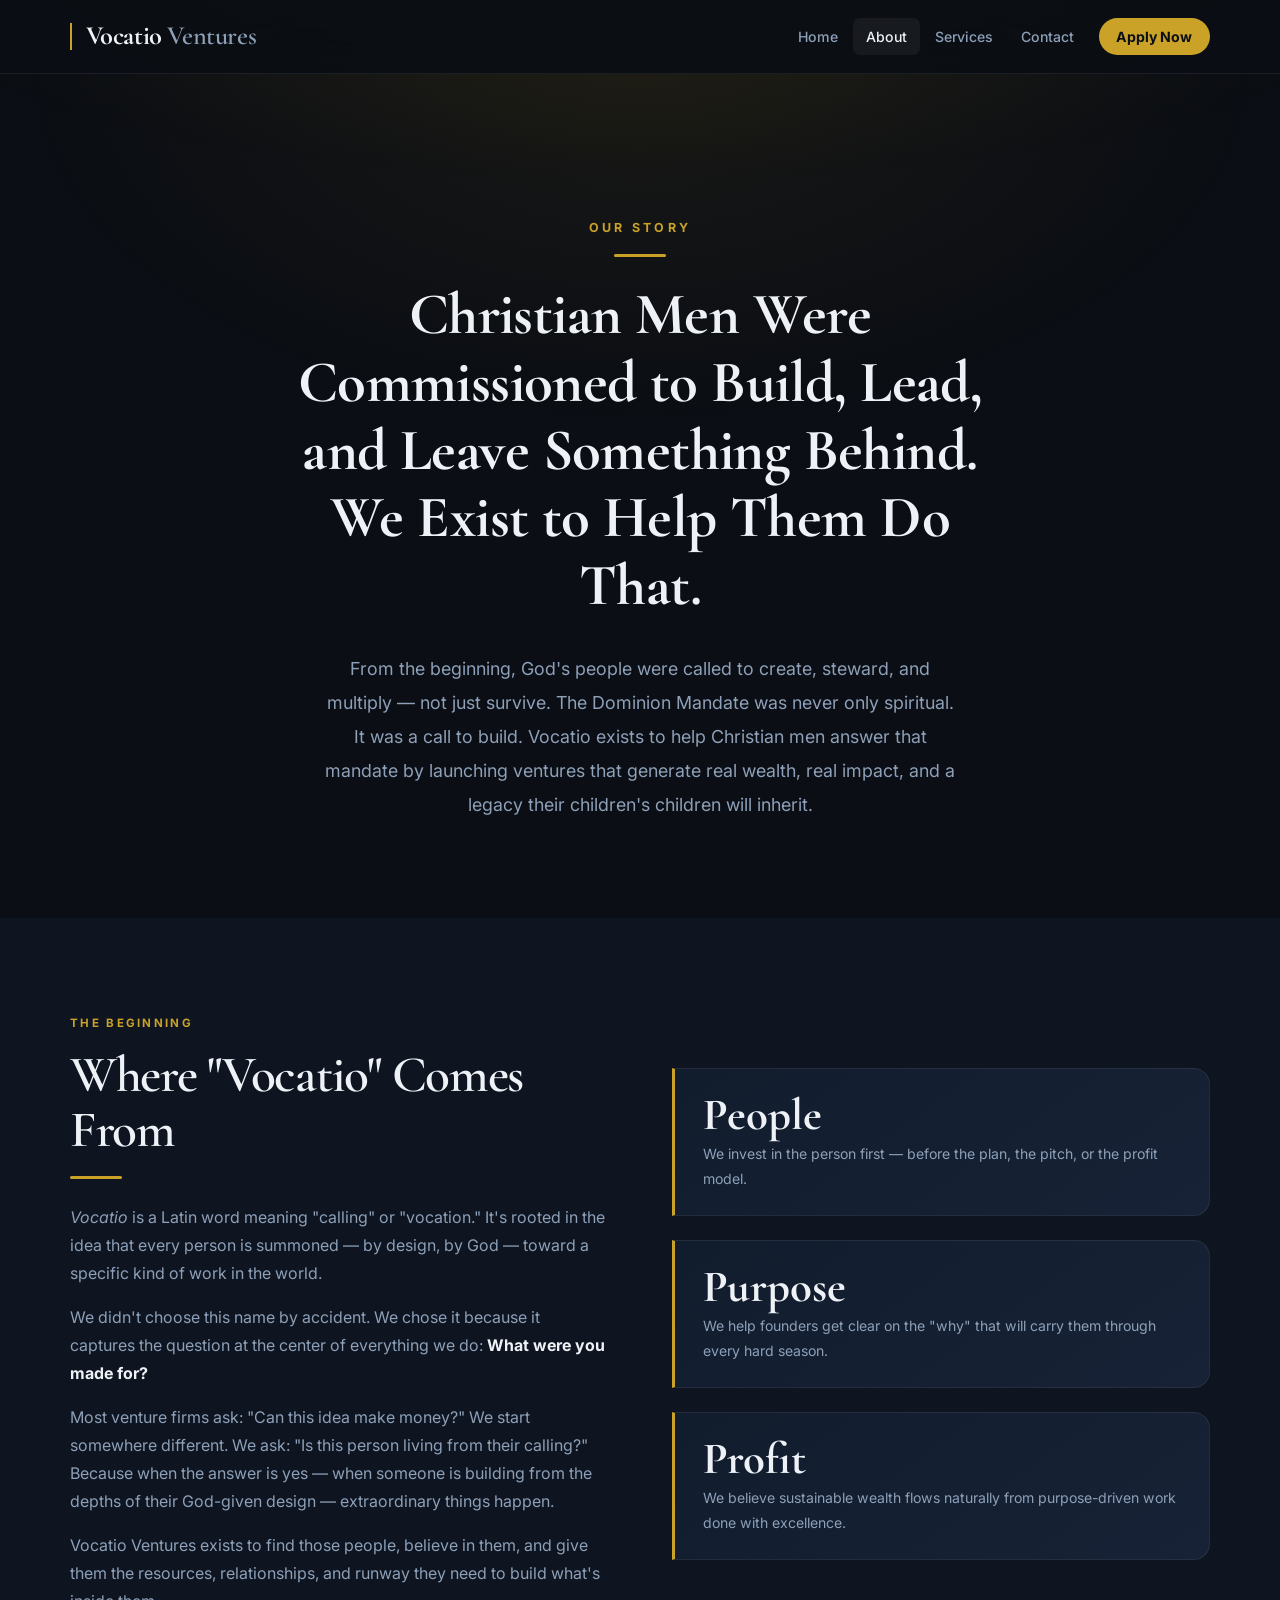
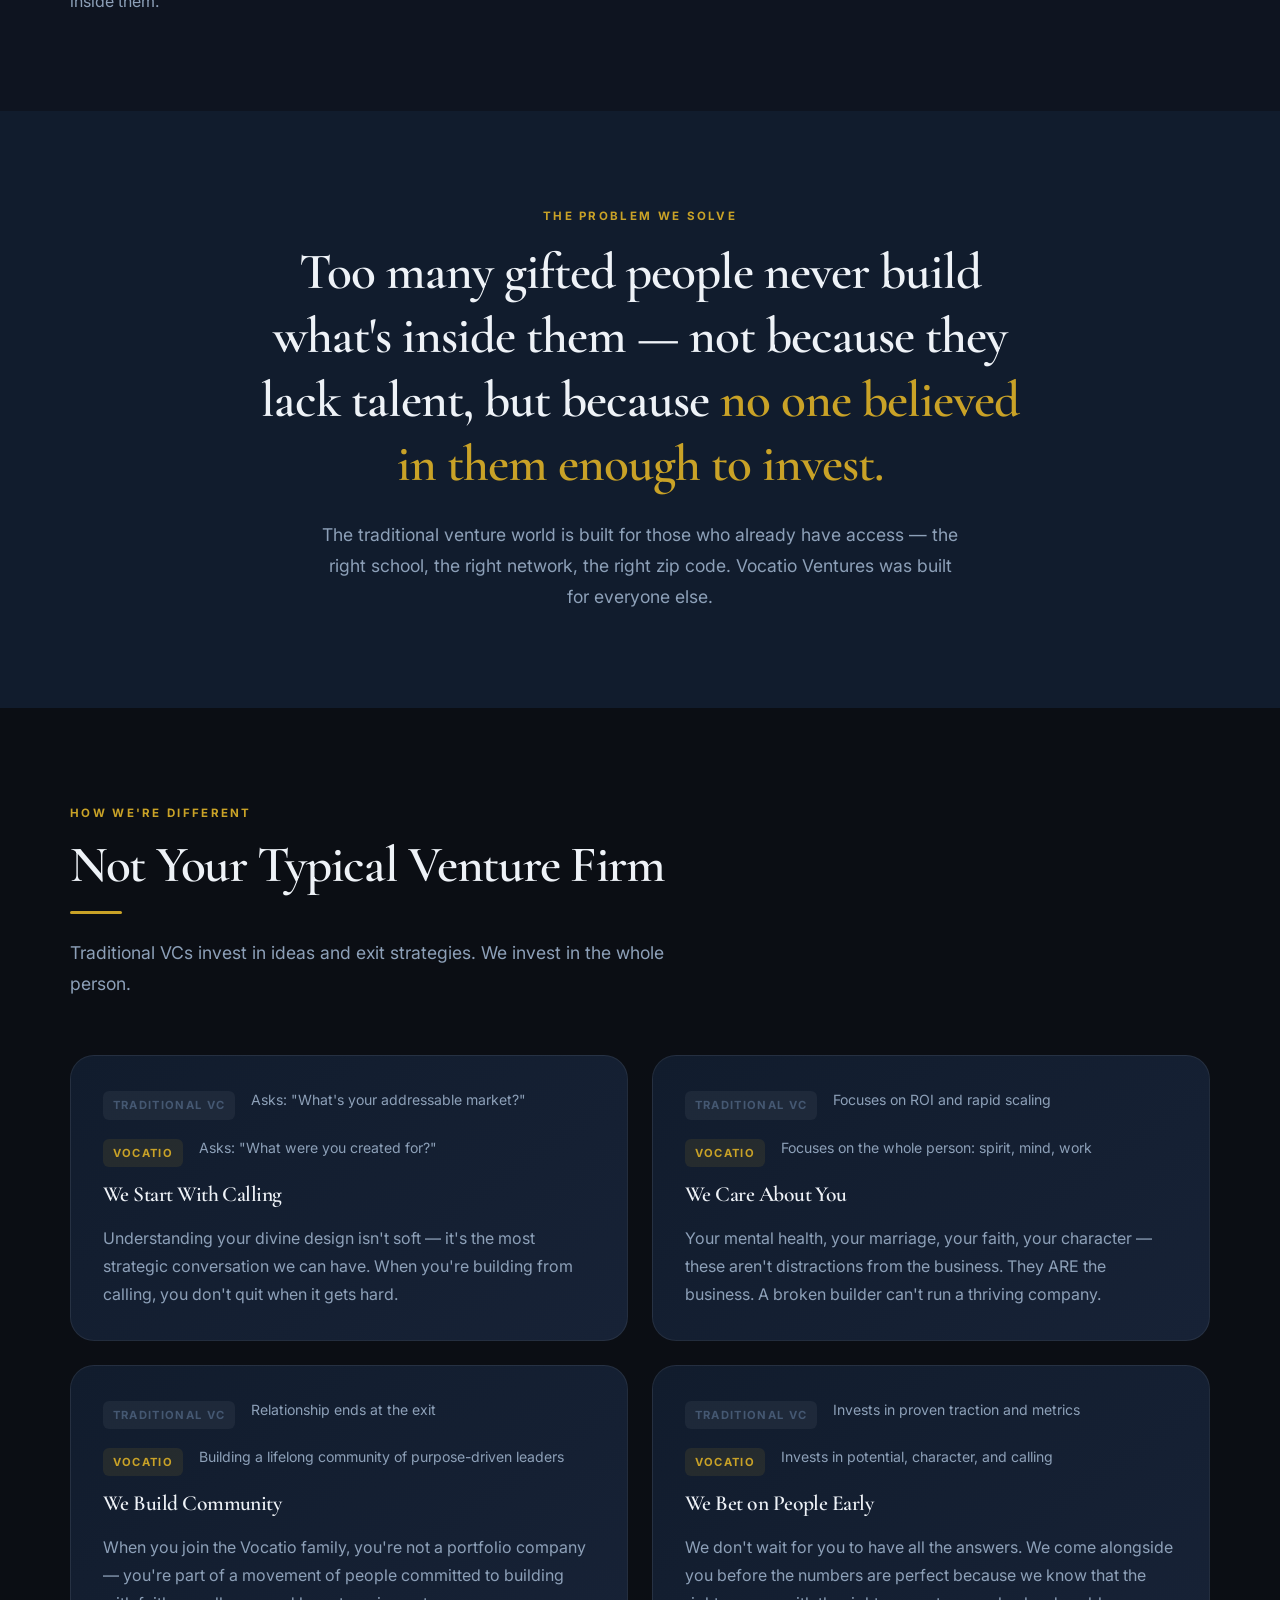
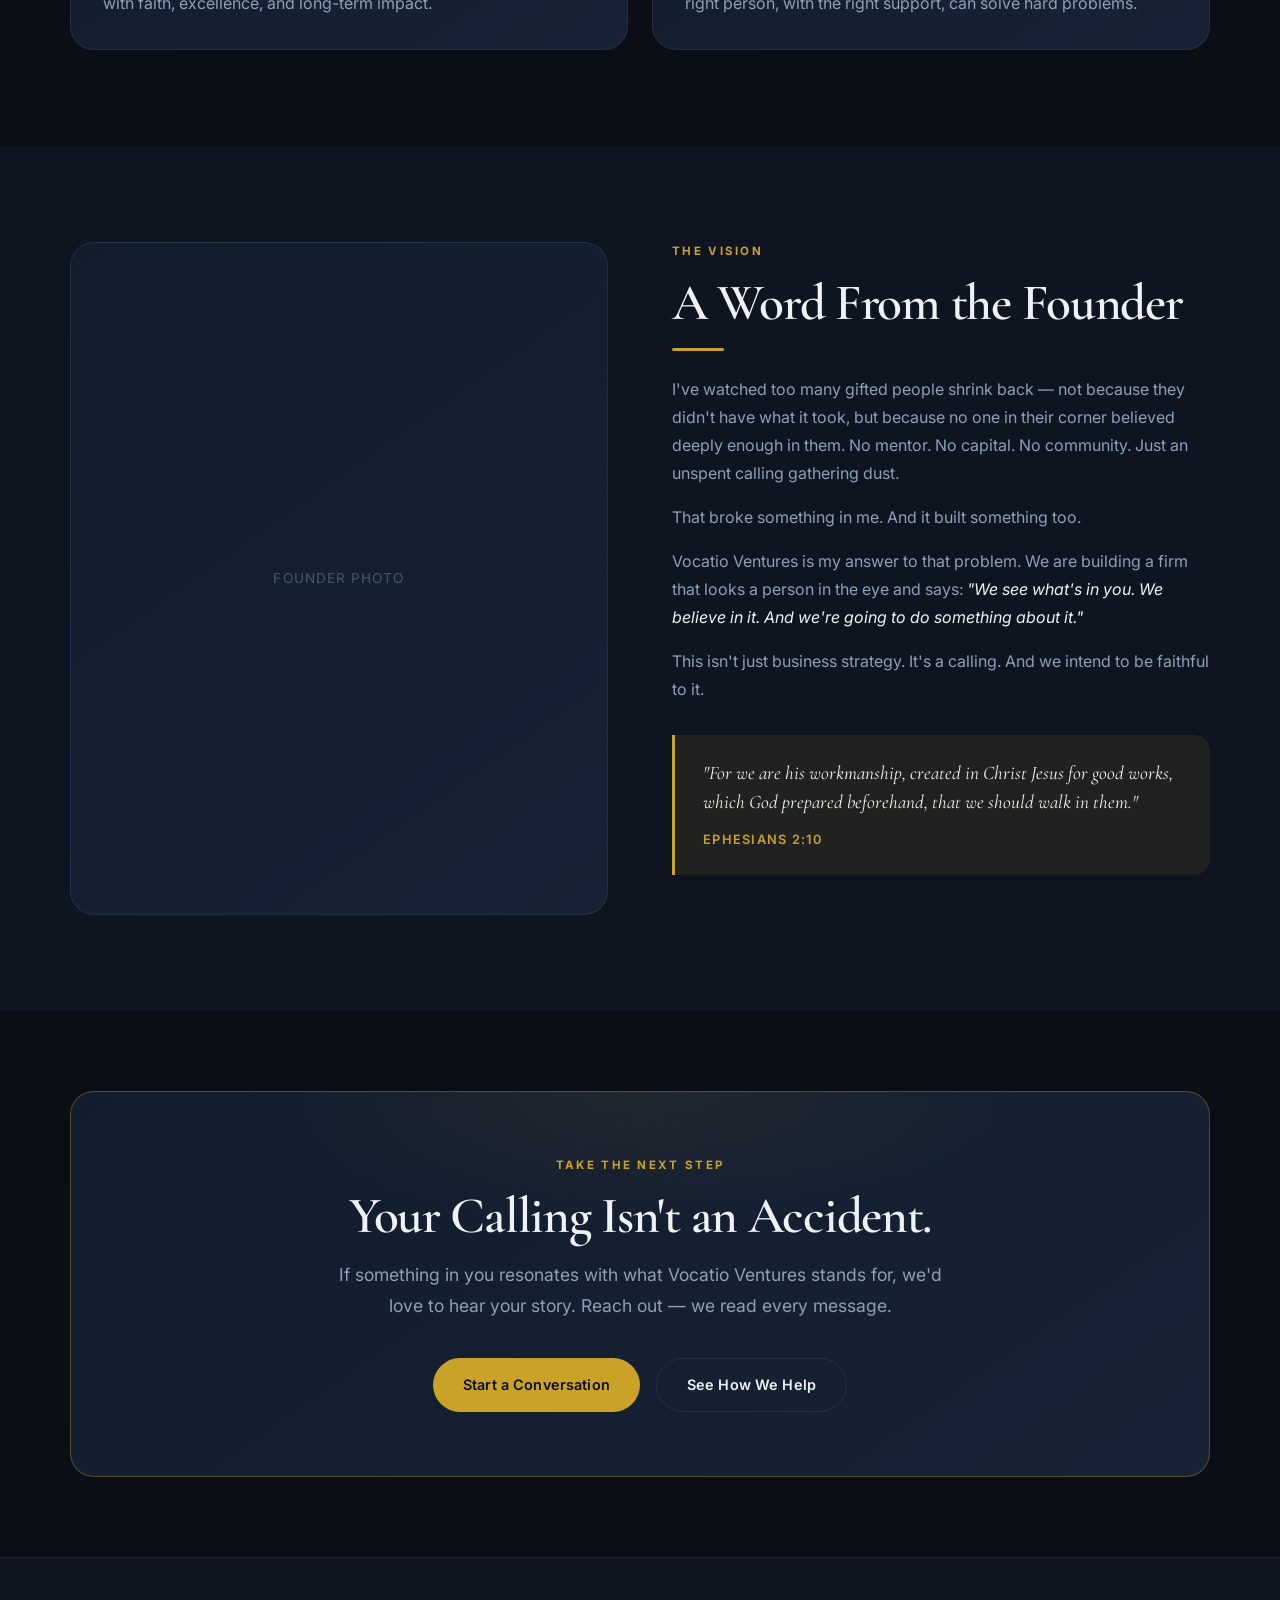
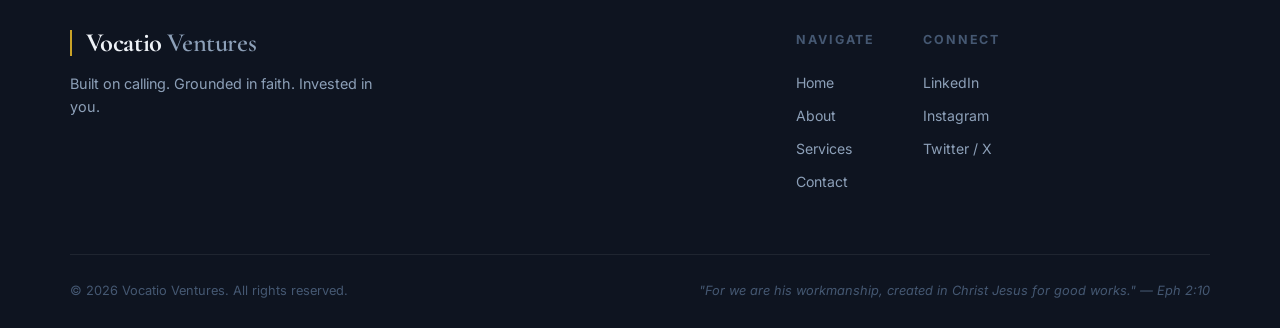
==== about.html @ 248166ef "Add files via upload" ====
<!DOCTYPE html>
<html lang="en">
<head>
  <meta charset="UTF-8" />
  <meta name="viewport" content="width=device-width, initial-scale=1.0" />
  <title>About — Vocatio Ventures</title>
  <meta name="description" content="Learn the story behind Vocatio Ventures — why we exist, the problem we solve, and the faith-driven vision at the heart of everything we do." />
  <link rel="preconnect" href="https://fonts.googleapis.com" />
  <link rel="preconnect" href="https://fonts.gstatic.com" crossorigin />
  <link href="https://fonts.googleapis.com/css2?family=Cormorant+Garamond:ital,wght@0,400;0,600;0,700;1,400;1,600&family=Inter:wght@400;500;600;700&display=swap" rel="stylesheet" />
  <link rel="stylesheet" href="styles.css" />
</head>
<body>

  <!-- HEADER -->
  <header class="site-header">
    <div class="container nav-wrapper">
      <a href="index.html" class="logo">
          <span class="logo-text">Vocatio <span class="logo-sub">Ventures</span></span>
      </a>
      <button class="nav-toggle" aria-label="Toggle navigation" aria-expanded="false">
        <span></span><span></span><span></span>
      </button>
      <nav class="site-nav" id="site-nav">
        <a href="index.html">Home</a>
        <a href="about.html">About</a>
        <a href="services.html">Services</a>
        <a href="contact.html">Contact</a>
        <a href="contact.html" class="nav-apply">Apply Now</a>
      </nav>
    </div>
  </header>

  <main>

    <!-- PAGE HERO -->
    <section class="page-hero">
      <div class="container-narrow">
        <span class="eyebrow fade-up">Our Story</span>
        <div class="gold-line fade-up delay-1" style="margin: 1rem auto 1.5rem;"></div>
        <h1 class="fade-up delay-2">Christian Men Were Commissioned to Build, Lead, and Leave Something Behind. We Exist to Help Them Do That.</h1>
        <p class="lead fade-up delay-3">
          From the beginning, God's people were called to create, steward, and multiply — not just survive. The Dominion Mandate was never only spiritual. It was a call to build. Vocatio exists to help Christian men answer that mandate by launching ventures that generate real wealth, real impact, and a legacy their children's children will inherit.
        </p>
      </div>
    </section>

    <!-- ORIGIN STORY -->
    <section class="section bg-alt">
      <div class="container about-intro-grid">
        <div class="fade-up">
          <span class="eyebrow">The Beginning</span>
          <h2>Where "Vocatio" Comes From</h2>
          <div class="gold-line"></div>
          <p>
            <em>Vocatio</em> is a Latin word meaning "calling" or "vocation." It's rooted in the idea that every person is summoned — by design, by God — toward a specific kind of work in the world.
          </p>
          <p>
            We didn't choose this name by accident. We chose it because it captures the question at the center of everything we do: <strong style="color:var(--text);">What were you made for?</strong>
          </p>
          <p>
            Most venture firms ask: "Can this idea make money?" We start somewhere different. We ask: "Is this person living from their calling?" Because when the answer is yes — when someone is building from the depths of their God-given design — extraordinary things happen.
          </p>
          <p>
            Vocatio Ventures exists to find those people, believe in them, and give them the resources, relationships, and runway they need to build what's inside them.
          </p>
        </div>
        <div class="about-stat-stack fade-up delay-2">
          <div class="stat-block">
            <span class="stat-num">People</span>
            <p>We invest in the person first — before the plan, the pitch, or the profit model.</p>
          </div>
          <div class="stat-block">
            <span class="stat-num">Purpose</span>
            <p>We help founders get clear on the "why" that will carry them through every hard season.</p>
          </div>
          <div class="stat-block">
            <span class="stat-num">Profit</span>
            <p>We believe sustainable wealth flows naturally from purpose-driven work done with excellence.</p>
          </div>
        </div>
      </div>
    </section>

    <!-- THE PROBLEM -->
    <section class="problem-band bg-panel">
      <div class="container-narrow">
        <span class="eyebrow fade-up" style="text-align:center;display:block;">The Problem We Solve</span>
        <p class="problem-statement fade-up delay-1">
          Too many gifted people never build what's inside them — not because they lack talent, but because <span>no one believed in them enough to invest.</span>
        </p>
        <p class="lead fade-up delay-2" style="margin:0 auto; text-align:center;">
          The traditional venture world is built for those who already have access — the right school, the right network, the right zip code. Vocatio Ventures was built for everyone else.
        </p>
      </div>
    </section>

    <!-- HOW WE'RE DIFFERENT -->
    <section class="section">
      <div class="container">
        <div class="section-header fade-up">
          <span class="eyebrow">How We're Different</span>
          <h2>Not Your Typical Venture Firm</h2>
          <div class="gold-line"></div>
          <p class="lead">Traditional VCs invest in ideas and exit strategies. We invest in the whole person.</p>
        </div>
        <div class="difference-grid">

          <div class="diff-card fade-up delay-1">
            <div class="diff-vs">
              <span class="vs-badge them">Traditional VC</span>
              <p style="margin:0;font-size:0.88rem;">Asks: "What's your addressable market?"</p>
            </div>
            <div class="diff-vs">
              <span class="vs-badge us">Vocatio</span>
              <p style="margin:0;font-size:0.88rem;">Asks: "What were you created for?"</p>
            </div>
            <h3>We Start With Calling</h3>
            <p>Understanding your divine design isn't soft — it's the most strategic conversation we can have. When you're building from calling, you don't quit when it gets hard.</p>
          </div>

          <div class="diff-card fade-up delay-2">
            <div class="diff-vs">
              <span class="vs-badge them">Traditional VC</span>
              <p style="margin:0;font-size:0.88rem;">Focuses on ROI and rapid scaling</p>
            </div>
            <div class="diff-vs">
              <span class="vs-badge us">Vocatio</span>
              <p style="margin:0;font-size:0.88rem;">Focuses on the whole person: spirit, mind, work</p>
            </div>
            <h3>We Care About You</h3>
            <p>Your mental health, your marriage, your faith, your character — these aren't distractions from the business. They ARE the business. A broken builder can't run a thriving company.</p>
          </div>

          <div class="diff-card fade-up delay-3">
            <div class="diff-vs">
              <span class="vs-badge them">Traditional VC</span>
              <p style="margin:0;font-size:0.88rem;">Relationship ends at the exit</p>
            </div>
            <div class="diff-vs">
              <span class="vs-badge us">Vocatio</span>
              <p style="margin:0;font-size:0.88rem;">Building a lifelong community of purpose-driven leaders</p>
            </div>
            <h3>We Build Community</h3>
            <p>When you join the Vocatio family, you're not a portfolio company — you're part of a movement of people committed to building with faith, excellence, and long-term impact.</p>
          </div>

          <div class="diff-card fade-up delay-4">
            <div class="diff-vs">
              <span class="vs-badge them">Traditional VC</span>
              <p style="margin:0;font-size:0.88rem;">Invests in proven traction and metrics</p>
            </div>
            <div class="diff-vs">
              <span class="vs-badge us">Vocatio</span>
              <p style="margin:0;font-size:0.88rem;">Invests in potential, character, and calling</p>
            </div>
            <h3>We Bet on People Early</h3>
            <p>We don't wait for you to have all the answers. We come alongside you before the numbers are perfect because we know that the right person, with the right support, can solve hard problems.</p>
          </div>

        </div>
      </div>
    </section>

    <!-- FOUNDER VISION -->
    <section class="founder-band bg-alt">
      <div class="container founder-grid">

        <div class="fade-up">
          <div class="founder-image-placeholder">
            Founder Photo
          </div>
        </div>

        <div class="fade-up delay-2">
          <span class="eyebrow">The Vision</span>
          <h2>A Word From the Founder</h2>
          <div class="gold-line"></div>
          <p>
            I've watched too many gifted people shrink back — not because they didn't have what it took, but because no one in their corner believed deeply enough in them. No mentor. No capital. No community. Just an unspent calling gathering dust.
          </p>
          <p>
            That broke something in me. And it built something too.
          </p>
          <p>
            Vocatio Ventures is my answer to that problem. We are building a firm that looks a person in the eye and says: <em style="color:var(--text);">"We see what's in you. We believe in it. And we're going to do something about it."</em>
          </p>
          <p>
            This isn't just business strategy. It's a calling. And we intend to be faithful to it.
          </p>
          <div class="founder-verse">
            <p>"For we are his workmanship, created in Christ Jesus for good works, which God prepared beforehand, that we should walk in them."</p>
            <cite>Ephesians 2:10</cite>
          </div>
        </div>

      </div>
    </section>

    <!-- CTA -->
    <section class="cta-band">
      <div class="container">
        <div class="cta-box fade-up">
          <span class="eyebrow">Take the Next Step</span>
          <h2>Your Calling Isn't an Accident.</h2>
          <p class="lead">
            If something in you resonates with what Vocatio Ventures stands for, we'd love to hear your story. Reach out — we read every message.
          </p>
          <div class="cta-actions">
            <a href="contact.html" class="btn btn-primary">Start a Conversation</a>
            <a href="services.html" class="btn btn-secondary">See How We Help</a>
          </div>
        </div>
      </div>
    </section>

  </main>

  <!-- FOOTER -->
  <footer class="site-footer">
    <div class="container footer-grid">
      <div class="footer-brand">
        <a href="index.html" class="logo">
          <span class="logo-text">Vocatio <span class="logo-sub">Ventures</span></span>
        </a>
        <p class="footer-tagline">Built on calling. Grounded in faith. Invested in you.</p>
      </div>
      <div class="footer-links">
        <div class="footer-col">
          <h4>Navigate</h4>
          <a href="index.html">Home</a>
          <a href="about.html">About</a>
          <a href="services.html">Services</a>
          <a href="contact.html">Contact</a>
        </div>
        <div class="footer-col">
          <h4>Connect</h4>
          <a href="#">LinkedIn</a>
          <a href="#">Instagram</a>
          <a href="#">Twitter / X</a>
        </div>
      </div>
    </div>
    <div class="container footer-bottom">
      <p>© 2026 Vocatio Ventures. All rights reserved.</p>
      <p class="footer-verse">"For we are his workmanship, created in Christ Jesus for good works." — Eph 2:10</p>
    </div>
  </footer>

  <script src="script.js"></script>
</body>
</html>
---- styles.css ----
/* ============================================================
   VOCATIO VENTURES — GLOBAL DESIGN SYSTEM
   ============================================================ */

*, *::before, *::after { box-sizing: border-box; }

:root {
  --bg:           #0b0e14;
  --bg-alt:       #0e1420;
  --panel:        #111c2d;
  --panel-light:  #172236;
  --border:       rgba(255, 255, 255, 0.07);
  --border-gold:  rgba(201, 162, 39, 0.35);
  --text:         #eef2f7;
  --muted:        #8da0b8;
  --subtle:       #455872;
  --accent:       #c9a227;
  --accent-hover: #ddb83a;
  --accent-dim:   rgba(201, 162, 39, 0.10);
  --max:          1140px;
  --radius:       16px;
  --radius-lg:    24px;
  --shadow:       0 24px 64px rgba(0, 0, 0, 0.40);
  --shadow-sm:    0 4px 24px rgba(0, 0, 0, 0.25);
  --ease:         cubic-bezier(0.4, 0, 0.2, 1);
}

html {
  scroll-behavior: smooth;
  font-size: 16px;
}

body {
  margin: 0;
  font-family: 'Inter', sans-serif;
  background-color: var(--bg);
  color: var(--text);
  line-height: 1.65;
  -webkit-font-smoothing: antialiased;
  -moz-osx-font-smoothing: grayscale;
}

/* Ambient gold glow at top */
body::before {
  content: '';
  position: fixed;
  top: 0; left: 0; right: 0;
  height: 700px;
  background: radial-gradient(ellipse 90% 45% at 50% -5%, rgba(201,162,39,0.07), transparent 70%);
  pointer-events: none;
  z-index: 0;
}

a   { color: inherit; text-decoration: none; }
img { max-width: 100%; display: block; }

button {
  cursor: pointer;
  border: none;
  background: none;
  padding: 0;
  font-family: inherit;
}

/* ============================================================
   LAYOUT
   ============================================================ */
.container {
  width: min(calc(100% - 2.5rem), var(--max));
  margin: 0 auto;
}

.container-narrow {
  width: min(calc(100% - 2.5rem), 760px);
  margin: 0 auto;
}

/* ============================================================
   TYPOGRAPHY
   ============================================================ */
h1, h2, h3 {
  font-family: 'Cormorant Garamond', 'Georgia', serif;
  line-height: 1.08;
  letter-spacing: -0.025em;
  margin: 0 0 1.1rem;
  color: var(--text);
}

h4 {
  font-family: 'Inter', sans-serif;
  font-size: 0.78rem;
  font-weight: 700;
  letter-spacing: 0.15em;
  text-transform: uppercase;
  color: var(--subtle);
  margin: 0 0 1rem;
}

h1 { font-size: clamp(3.2rem, 6vw, 5.8rem); font-weight: 700; }
h2 { font-size: clamp(2.2rem, 4vw, 4rem);   font-weight: 600; }
h3 { font-size: clamp(1.5rem, 2.5vw, 2rem); font-weight: 600; }

p {
  margin: 0 0 1rem;
  color: var(--muted);
  line-height: 1.75;
}
p:last-child { margin-bottom: 0; }

.eyebrow {
  display: block;
  font-family: 'Inter', sans-serif;
  font-size: 0.72rem;
  font-weight: 700;
  letter-spacing: 0.2em;
  text-transform: uppercase;
  color: var(--accent);
  margin-bottom: 0.9rem;
}

.lead {
  font-size: 1.1rem;
  line-height: 1.75;
  color: var(--muted);
  max-width: 58ch;
}

/* ============================================================
   BUTTONS
   ============================================================ */
.btn {
  display: inline-flex;
  align-items: center;
  justify-content: center;
  gap: 0.45rem;
  min-height: 52px;
  padding: 0.875rem 1.875rem;
  border-radius: 999px;
  font-family: 'Inter', sans-serif;
  font-size: 0.9rem;
  font-weight: 600;
  letter-spacing: 0.01em;
  transition: background 0.25s var(--ease),
              transform  0.25s var(--ease),
              box-shadow 0.25s var(--ease),
              border-color 0.25s var(--ease);
  white-space: nowrap;
  cursor: pointer;
}

.btn-primary {
  background: var(--accent);
  color: #0b0e14;
}
.btn-primary:hover {
  background: var(--accent-hover);
  transform: translateY(-2px);
  box-shadow: 0 10px 36px rgba(201, 162, 39, 0.32);
}

.btn-secondary {
  background: transparent;
  color: var(--text);
  border: 1px solid var(--border);
}
.btn-secondary:hover {
  border-color: rgba(255, 255, 255, 0.22);
  background: rgba(255, 255, 255, 0.05);
  transform: translateY(-2px);
}

.btn-ghost {
  background: transparent;
  color: var(--accent);
  padding: 0;
  min-height: unset;
  font-size: 0.9rem;
  font-weight: 600;
  gap: 0.35rem;
  border-radius: 0;
}
.btn-ghost:hover { color: var(--accent-hover); }
.btn-ghost svg  { transition: transform 0.2s; }
.btn-ghost:hover svg { transform: translateX(3px); }

/* ============================================================
   HEADER / NAVIGATION
   ============================================================ */
.site-header {
  position: sticky;
  top: 0;
  z-index: 100;
  backdrop-filter: blur(18px) saturate(1.5);
  -webkit-backdrop-filter: blur(18px) saturate(1.5);
  background: rgba(11, 14, 20, 0.88);
  border-bottom: 1px solid var(--border);
}

.nav-wrapper {
  display: flex;
  align-items: center;
  justify-content: space-between;
  padding: 1.1rem 0;
  gap: 1.5rem;
  position: relative;
}

.logo {
  font-family: 'Cormorant Garamond', Georgia, serif;
  font-size: 1.65rem;
  font-weight: 700;
  letter-spacing: -0.015em;
  color: var(--text);
  white-space: nowrap;
  display: flex;
  align-items: center;
  gap: 0;
  padding-left: 0.85rem;
  border-left: 2px solid var(--accent);
  line-height: 1;
  transition: border-color 0.2s;
}
.logo:hover { border-color: var(--accent-hover); }

.logo-text {
  display: inline-block;
}

.logo-text .logo-sub {
  color: var(--muted);
  font-weight: 600;
}

.site-nav {
  display: flex;
  align-items: center;
  gap: 0.15rem;
}

.site-nav a {
  font-size: 0.88rem;
  font-weight: 500;
  color: var(--muted);
  padding: 0.45rem 0.8rem;
  border-radius: 7px;
  transition: color 0.2s, background 0.2s;
}
.site-nav a:hover,
.site-nav a.active {
  color: var(--text);
  background: rgba(255, 255, 255, 0.05);
}

.site-nav .nav-apply {
  background: var(--accent);
  color: #0b0e14 !important;
  font-weight: 700;
  padding: 0.45rem 1.1rem;
  margin-left: 0.6rem;
  border-radius: 999px;
}
.site-nav .nav-apply:hover {
  background: var(--accent-hover) !important;
  transform: translateY(-1px);
}

/* Hamburger toggle */
.nav-toggle {
  display: none;
  flex-direction: column;
  justify-content: center;
  gap: 5px;
  width: 40px;
  height: 40px;
  padding: 9px;
  border-radius: 8px;
  transition: background 0.2s;
}
.nav-toggle:hover { background: rgba(255, 255, 255, 0.06); }

.nav-toggle span {
  display: block;
  width: 22px;
  height: 2px;
  background: var(--text);
  border-radius: 2px;
  transition: transform 0.3s var(--ease), opacity 0.3s var(--ease);
  transform-origin: center;
}
.nav-toggle[aria-expanded="true"] span:nth-child(1) {
  transform: translateY(7px) rotate(45deg);
}
.nav-toggle[aria-expanded="true"] span:nth-child(2) {
  opacity: 0;
  transform: scaleX(0);
}
.nav-toggle[aria-expanded="true"] span:nth-child(3) {
  transform: translateY(-7px) rotate(-45deg);
}

/* ============================================================
   FOOTER
   ============================================================ */
.site-footer {
  background: var(--bg-alt);
  border-top: 1px solid var(--border);
  padding-top: 4.5rem;
  position: relative;
  z-index: 1;
}

.footer-grid {
  display: grid;
  grid-template-columns: 1.6fr 1fr;
  gap: 4rem;
  padding-bottom: 3.5rem;
  border-bottom: 1px solid var(--border);
}

.footer-brand .logo {
  display: inline-flex;
  margin-bottom: 1rem;
}

.footer-tagline {
  font-size: 0.9rem;
  color: var(--muted);
  max-width: 34ch;
  line-height: 1.6;
}

.footer-links {
  display: flex;
  gap: 3rem;
}

.footer-col {
  display: flex;
  flex-direction: column;
}

.footer-col h4 {
  color: var(--subtle);
  margin-bottom: 1rem;
}

.footer-col a {
  font-size: 0.88rem;
  color: var(--muted);
  padding: 0.3rem 0;
  transition: color 0.2s;
}
.footer-col a:hover { color: var(--text); }

.footer-bottom {
  display: flex;
  align-items: center;
  justify-content: space-between;
  flex-wrap: wrap;
  gap: 0.75rem;
  padding: 1.6rem 0;
}

.footer-bottom p {
  font-size: 0.8rem;
  color: var(--subtle);
  margin: 0;
}

.footer-verse {
  font-style: italic;
  text-align: right;
}

/* ============================================================
   SECTION UTILITIES
   ============================================================ */
.section    { padding: 6rem 0; }
.section-sm { padding: 4rem 0; }

.bg-alt   { background: var(--bg-alt); }
.bg-panel { background: var(--panel); }

.section-header { margin-bottom: 3.5rem; }
.section-header.centered {
  max-width: 680px;
  margin-left: auto;
  margin-right: auto;
  text-align: center;
}
.section-header.centered .lead {
  margin: 0 auto;
}

.gold-line {
  width: 52px;
  height: 3px;
  background: var(--accent);
  border-radius: 3px;
  margin: 1.1rem 0 1.5rem;
}
.gold-line.centered {
  margin: 1.1rem auto 1.5rem;
}

/* ============================================================
   CARDS
   ============================================================ */
.card {
  background: linear-gradient(145deg, var(--panel) 0%, var(--panel-light) 100%);
  border: 1px solid var(--border);
  border-radius: var(--radius-lg);
  padding: 2rem;
  transition: border-color 0.3s var(--ease),
              transform   0.3s var(--ease),
              box-shadow  0.3s var(--ease);
}
.card:hover {
  border-color: var(--border-gold);
  transform: translateY(-5px);
  box-shadow: var(--shadow);
}

.card-icon {
  width: 52px;
  height: 52px;
  display: flex;
  align-items: center;
  justify-content: center;
  background: var(--accent-dim);
  border: 1px solid rgba(201, 162, 39, 0.15);
  border-radius: 14px;
  margin-bottom: 1.4rem;
  color: var(--accent);
  flex-shrink: 0;
}

.card h3 { font-size: 1.5rem; margin-bottom: 0.75rem; }
.card p  { font-size: 0.93rem; }

/* Grid layouts */
.grid-3 {
  display: grid;
  grid-template-columns: repeat(3, 1fr);
  gap: 1.5rem;
}

.grid-2 {
  display: grid;
  grid-template-columns: repeat(2, 1fr);
  gap: 1.5rem;
}

/* ============================================================
   SCROLL ANIMATIONS
   ============================================================ */
.fade-up {
  opacity: 0;
  transform: translateY(30px);
  transition: opacity 0.7s var(--ease), transform 0.7s var(--ease);
}
.fade-up.visible {
  opacity: 1;
  transform: translateY(0);
}

.delay-1 { transition-delay: 0.1s; }
.delay-2 { transition-delay: 0.2s; }
.delay-3 { transition-delay: 0.3s; }
.delay-4 { transition-delay: 0.4s; }
.delay-5 { transition-delay: 0.5s; }
.delay-6 { transition-delay: 0.6s; }

/* ============================================================
   PAGE HERO (inner pages)
   ============================================================ */
.page-hero {
  padding: 9rem 0 6rem;
  text-align: center;
  position: relative;
  z-index: 1;
  overflow: hidden;
}

.page-hero::before {
  content: '';
  position: absolute;
  inset: 0;
  background: radial-gradient(ellipse 70% 60% at 50% 0%, rgba(201,162,39,0.07) 0%, transparent 70%);
  pointer-events: none;
}

.page-hero .eyebrow {
  font-size: 0.78rem;
  letter-spacing: 0.26em;
  margin-bottom: 0;
}

.page-hero h1 {
  font-size: clamp(2.4rem, 4.6vw, 4.4rem);
  line-height: 1.15;
  max-width: 26ch;
  margin-left: auto;
  margin-right: auto;
  letter-spacing: -0.01em;
}

.page-hero .lead {
  margin: 2rem auto 0;
  font-size: 1.12rem;
  line-height: 1.9;
  max-width: 58ch;
  color: var(--muted);
}

/* ============================================================
   HOME — HERO
   ============================================================ */
.hero {
  padding: 7.5rem 0 5rem;
  position: relative;
  z-index: 1;
}

.hero-inner {
  display: grid;
  grid-template-columns: 1.15fr 0.85fr;
  gap: 3rem;
  align-items: center;
}

.hero-content h1 {
  max-width: 16ch;
  margin-bottom: 1.25rem;
  line-height: 1.06;
}

/* Gold keyword treatment in the hero headline */
.hero-content h1 em {
  font-style: italic;
  color: var(--accent);
}

.hero-content .lead {
  font-size: 1.1rem;
  max-width: 52ch;
  margin-bottom: 2rem;
}

.hero-actions {
  display: flex;
  align-items: center;
  gap: 1rem;
  flex-wrap: wrap;
}

.hero-panel {
  background: linear-gradient(145deg, var(--panel) 0%, var(--panel-light) 100%);
  border: 1px solid var(--border);
  border-radius: var(--radius-lg);
  padding: 2.25rem;
  box-shadow: var(--shadow);
  position: relative;
  overflow: hidden;
}

.hero-panel::before {
  content: '';
  position: absolute;
  top: 0; left: 0; right: 0;
  height: 3px;
  background: linear-gradient(90deg, var(--accent), transparent);
  border-radius: var(--radius-lg) var(--radius-lg) 0 0;
}

.hero-panel .panel-label {
  font-size: 0.72rem;
  font-weight: 700;
  letter-spacing: 0.18em;
  text-transform: uppercase;
  color: var(--accent);
  margin-bottom: 0.75rem;
  display: block;
}

.hero-panel h2 {
  font-size: clamp(1.7rem, 2.5vw, 2.2rem);
  margin-bottom: 1rem;
}

.hero-panel p { font-size: 0.93rem; }

.hero-pillars {
  display: flex;
  gap: 0;
  margin-top: 1.75rem;
  border-top: 1px solid var(--border);
  padding-top: 1.5rem;
}

.pillar-item {
  flex: 1;
  text-align: center;
  padding: 0 0.5rem;
  border-right: 1px solid var(--border);
}
.pillar-item:last-child { border-right: none; }

.pillar-num {
  font-family: 'Cormorant Garamond', serif;
  font-size: 1.6rem;
  font-weight: 700;
  color: var(--accent);
  display: block;
  line-height: 1;
  margin-bottom: 0.3rem;
}

.pillar-label {
  font-size: 0.72rem;
  font-weight: 600;
  letter-spacing: 0.08em;
  text-transform: uppercase;
  color: var(--muted);
}

/* ============================================================
   HOME — BELIEF SECTION
   ============================================================ */
.belief-grid {
  display: grid;
  grid-template-columns: repeat(3, 1fr);
  gap: 1.5rem;
}

.belief-number {
  font-family: 'Cormorant Garamond', serif;
  font-size: 3.5rem;
  font-weight: 700;
  color: var(--accent-dim);
  line-height: 1;
  margin-bottom: 1rem;
  display: block;
  color: var(--accent);
  opacity: 0.25;
}

/* ============================================================
   HOME — MANIFESTO / QUOTE BAND
   ============================================================ */
.manifesto {
  padding: 5rem 0;
  text-align: center;
  position: relative;
}

.manifesto-quote {
  font-family: 'Cormorant Garamond', serif;
  font-size: clamp(1.8rem, 3.5vw, 3rem);
  font-weight: 600;
  color: var(--text);
  line-height: 1.35;
  max-width: 820px;
  margin: 0 auto 1.5rem;
  letter-spacing: -0.02em;
}

.manifesto-quote em {
  font-style: italic;
  color: var(--accent);
}

.manifesto-source {
  font-size: 0.85rem;
  font-weight: 600;
  letter-spacing: 0.12em;
  text-transform: uppercase;
  color: var(--subtle);
}

/* ============================================================
   HOME — CTA SECTION
   ============================================================ */
.cta-band {
  padding: 5rem 0;
}

.cta-box {
  background: linear-gradient(145deg, var(--panel) 0%, var(--panel-light) 100%);
  border: 1px solid var(--border-gold);
  border-radius: var(--radius-lg);
  padding: 4rem;
  text-align: center;
  position: relative;
  overflow: hidden;
}

.cta-box::before {
  content: '';
  position: absolute;
  inset: 0;
  background: radial-gradient(ellipse 60% 60% at 50% 0%, rgba(201,162,39,0.08), transparent 60%);
  pointer-events: none;
}

.cta-box h2 {
  margin-bottom: 1rem;
  position: relative;
}

.cta-box .lead {
  margin: 0 auto 2.25rem;
  position: relative;
}

.cta-actions {
  display: flex;
  justify-content: center;
  gap: 1rem;
  flex-wrap: wrap;
  position: relative;
}

/* ============================================================
   ABOUT PAGE
   ============================================================ */
.about-intro-grid {
  display: grid;
  grid-template-columns: 1fr 1fr;
  gap: 4rem;
  align-items: center;
}

.about-stat-stack {
  display: flex;
  flex-direction: column;
  gap: 1.5rem;
}

.stat-block {
  background: linear-gradient(145deg, var(--panel) 0%, var(--panel-light) 100%);
  border: 1px solid var(--border);
  border-left: 3px solid var(--accent);
  border-radius: 0 var(--radius) var(--radius) 0;
  padding: 1.5rem 1.75rem;
}

.stat-block .stat-num {
  font-family: 'Cormorant Garamond', serif;
  font-size: 2.8rem;
  font-weight: 700;
  color: var(--text);
  line-height: 1;
  margin-bottom: 0.25rem;
  display: block;
}

.stat-block p {
  font-size: 0.88rem;
  margin: 0;
}

.problem-band {
  padding: 6rem 0;
  text-align: center;
}

.problem-statement {
  font-family: 'Cormorant Garamond', serif;
  font-size: clamp(2rem, 4vw, 3.5rem);
  font-weight: 600;
  color: var(--text);
  line-height: 1.25;
  max-width: 780px;
  margin: 0 auto 1.5rem;
  letter-spacing: -0.02em;
}

.problem-statement span { color: var(--accent); }

.difference-grid {
  display: grid;
  grid-template-columns: repeat(2, 1fr);
  gap: 1.5rem;
}

.diff-card {
  background: linear-gradient(145deg, var(--panel) 0%, var(--panel-light) 100%);
  border: 1px solid var(--border);
  border-radius: var(--radius-lg);
  padding: 2rem;
  transition: border-color 0.3s, transform 0.3s, box-shadow 0.3s;
}
.diff-card:hover {
  border-color: var(--border-gold);
  transform: translateY(-4px);
  box-shadow: var(--shadow-sm);
}

.diff-vs {
  display: flex;
  align-items: flex-start;
  gap: 1rem;
  margin-bottom: 1rem;
}

.vs-badge {
  font-size: 0.7rem;
  font-weight: 700;
  letter-spacing: 0.12em;
  text-transform: uppercase;
  padding: 0.3rem 0.6rem;
  border-radius: 6px;
  white-space: nowrap;
  flex-shrink: 0;
  margin-top: 0.2rem;
}

.vs-badge.them {
  background: rgba(255,255,255,0.05);
  color: var(--subtle);
}

.vs-badge.us {
  background: var(--accent-dim);
  color: var(--accent);
}

.diff-card h3 { font-size: 1.35rem; }

.founder-band {
  padding: 6rem 0;
}

.founder-grid {
  display: grid;
  grid-template-columns: 1fr 1fr;
  gap: 4rem;
  align-items: start;
}

.founder-image-placeholder {
  aspect-ratio: 4/5;
  background: linear-gradient(145deg, var(--panel) 0%, var(--panel-light) 100%);
  border: 1px solid var(--border);
  border-radius: var(--radius-lg);
  display: flex;
  align-items: center;
  justify-content: center;
  color: var(--subtle);
  font-size: 0.85rem;
  letter-spacing: 0.08em;
  text-transform: uppercase;
}

.founder-verse {
  margin-top: 2rem;
  padding: 1.5rem 1.75rem;
  background: var(--accent-dim);
  border-left: 3px solid var(--accent);
  border-radius: 0 var(--radius) var(--radius) 0;
}

.founder-verse p {
  font-family: 'Cormorant Garamond', serif;
  font-size: 1.2rem;
  font-style: italic;
  color: var(--text);
  line-height: 1.5;
  margin-bottom: 0.5rem;
}

.founder-verse cite {
  font-size: 0.8rem;
  font-weight: 600;
  letter-spacing: 0.1em;
  text-transform: uppercase;
  color: var(--accent);
  font-style: normal;
}

/* ============================================================
   SERVICES PAGE
   ============================================================ */
.services-grid {
  display: grid;
  grid-template-columns: repeat(3, 1fr);
  gap: 1.5rem;
}

.service-card {
  background: linear-gradient(145deg, var(--panel) 0%, var(--panel-light) 100%);
  border: 1px solid var(--border);
  border-radius: var(--radius-lg);
  padding: 2.25rem;
  transition: border-color 0.3s var(--ease), transform 0.3s var(--ease), box-shadow 0.3s var(--ease);
  display: flex;
  flex-direction: column;
}
.service-card:hover {
  border-color: var(--border-gold);
  transform: translateY(-6px);
  box-shadow: var(--shadow);
}

.service-card h3 { font-size: 1.55rem; margin-bottom: 0.75rem; }
.service-card p  { font-size: 0.92rem; flex: 1; }

.philosophy-grid {
  display: grid;
  grid-template-columns: 1fr 1fr;
  gap: 2.5rem;
  align-items: center;
}

.philosophy-pillars {
  display: flex;
  flex-direction: column;
  gap: 1.25rem;
}

.philosophy-pillar {
  display: flex;
  gap: 1.25rem;
  align-items: flex-start;
  padding: 1.5rem;
  background: linear-gradient(145deg, var(--panel) 0%, var(--panel-light) 100%);
  border: 1px solid var(--border);
  border-radius: var(--radius);
  transition: border-color 0.3s, transform 0.3s;
}
.philosophy-pillar:hover {
  border-color: var(--border-gold);
  transform: translateX(4px);
}

.pillar-order {
  font-family: 'Cormorant Garamond', serif;
  font-size: 2.2rem;
  font-weight: 700;
  color: var(--accent);
  line-height: 1;
  min-width: 2.2rem;
  text-align: center;
  opacity: 0.6;
}

.pillar-body h3 {
  font-size: 1.3rem;
  margin-bottom: 0.4rem;
}
.pillar-body p { font-size: 0.88rem; margin: 0; }

.process-band { padding: 6rem 0; }

.process-steps {
  display: grid;
  grid-template-columns: repeat(4, 1fr);
  gap: 1.5rem;
  counter-reset: step;
}

.process-step {
  text-align: center;
  padding: 2rem 1.5rem;
  position: relative;
}

.process-step::after {
  content: '';
  position: absolute;
  top: 2.6rem;
  right: -0.75rem;
  width: 1.5rem;
  height: 1px;
  background: var(--border);
}
.process-step:last-child::after { display: none; }

.step-num {
  font-family: 'Cormorant Garamond', serif;
  font-size: 3rem;
  font-weight: 700;
  color: var(--accent);
  opacity: 0.3;
  line-height: 1;
  margin-bottom: 0.75rem;
  display: block;
}

.process-step h3 {
  font-size: 1.2rem;
  margin-bottom: 0.5rem;
}

.process-step p { font-size: 0.88rem; }

/* ============================================================
   CONTACT PAGE
   ============================================================ */
.contact-grid {
  display: grid;
  grid-template-columns: 0.9fr 1.1fr;
  gap: 4rem;
  align-items: start;
}

.contact-info h2 {
  font-size: clamp(2rem, 3.5vw, 3rem);
}

.contact-details {
  display: flex;
  flex-direction: column;
  gap: 1.5rem;
  margin-top: 2.5rem;
}

.contact-item {
  display: flex;
  align-items: flex-start;
  gap: 1rem;
}

.contact-item-icon {
  width: 44px;
  height: 44px;
  background: var(--accent-dim);
  border: 1px solid rgba(201,162,39,0.15);
  border-radius: 11px;
  display: flex;
  align-items: center;
  justify-content: center;
  color: var(--accent);
  flex-shrink: 0;
}

.contact-item-body strong {
  display: block;
  font-size: 0.8rem;
  font-weight: 700;
  letter-spacing: 0.1em;
  text-transform: uppercase;
  color: var(--subtle);
  margin-bottom: 0.25rem;
}

.contact-item-body span {
  font-size: 0.93rem;
  color: var(--muted);
}

.social-row {
  display: flex;
  gap: 0.75rem;
  margin-top: 2.5rem;
}

.social-link {
  width: 44px;
  height: 44px;
  display: flex;
  align-items: center;
  justify-content: center;
  background: var(--panel);
  border: 1px solid var(--border);
  border-radius: 10px;
  color: var(--muted);
  transition: color 0.2s, border-color 0.2s, background 0.2s, transform 0.2s;
}
.social-link:hover {
  color: var(--accent);
  border-color: var(--border-gold);
  background: var(--accent-dim);
  transform: translateY(-2px);
}

/* Contact Form */
.contact-form-wrap {
  background: linear-gradient(145deg, var(--panel) 0%, var(--panel-light) 100%);
  border: 1px solid var(--border);
  border-radius: var(--radius-lg);
  padding: 2.75rem;
}

.form-row {
  display: grid;
  grid-template-columns: 1fr 1fr;
  gap: 1.25rem;
}

.form-group {
  display: flex;
  flex-direction: column;
  gap: 0.5rem;
  margin-bottom: 1.25rem;
}
.form-group:last-child { margin-bottom: 0; }

.form-group label {
  font-size: 0.8rem;
  font-weight: 600;
  letter-spacing: 0.08em;
  text-transform: uppercase;
  color: var(--subtle);
}

.form-group input,
.form-group select,
.form-group textarea {
  background: rgba(255, 255, 255, 0.04);
  border: 1px solid var(--border);
  border-radius: 10px;
  padding: 0.85rem 1rem;
  font-family: 'Inter', sans-serif;
  font-size: 0.93rem;
  color: var(--text);
  width: 100%;
  transition: border-color 0.2s, background 0.2s, box-shadow 0.2s;
  outline: none;
  -webkit-appearance: none;
  appearance: none;
}

.form-group input::placeholder,
.form-group textarea::placeholder {
  color: var(--subtle);
}

.form-group input:focus,
.form-group select:focus,
.form-group textarea:focus {
  border-color: var(--accent);
  background: rgba(201,162,39,0.04);
  box-shadow: 0 0 0 3px rgba(201,162,39,0.1);
}

.form-group textarea {
  resize: vertical;
  min-height: 130px;
  line-height: 1.6;
}

.form-group select {
  background-image: url("data:image/svg+xml,%3Csvg xmlns='http://www.w3.org/2000/svg' width='12' height='8' fill='none'%3E%3Cpath d='M1 1l5 5 5-5' stroke='%238da0b8' stroke-width='1.5' stroke-linecap='round' stroke-linejoin='round'/%3E%3C/svg%3E");
  background-repeat: no-repeat;
  background-position: right 1rem center;
  padding-right: 2.5rem;
}

.form-group select option {
  background: var(--panel);
  color: var(--text);
}

.form-submit {
  width: 100%;
  margin-top: 0.5rem;
}

.form-note {
  font-size: 0.78rem;
  color: var(--subtle);
  text-align: center;
  margin-top: 1rem;
}

/* Form success message */
.form-success {
  display: none;
  text-align: center;
  padding: 2rem;
}
.form-success.show { display: block; }

.form-success-icon {
  width: 60px;
  height: 60px;
  background: var(--accent-dim);
  border-radius: 50%;
  display: flex;
  align-items: center;
  justify-content: center;
  color: var(--accent);
  margin: 0 auto 1.25rem;
}

/* ============================================================
   RESPONSIVE
   ============================================================ */
@media (max-width: 1024px) {
  .services-grid { grid-template-columns: repeat(2, 1fr); }
  .process-steps { grid-template-columns: repeat(2, 1fr); }
  .process-step::after { display: none; }
  .contact-grid { gap: 2.5rem; }
}

@media (max-width: 900px) {
  .hero-inner,
  .about-intro-grid,
  .philosophy-grid,
  .founder-grid,
  .contact-grid { grid-template-columns: 1fr; }

  .hero { padding: 5.5rem 0 4rem; }
  .hero-content h1 { max-width: 14ch; }

  .footer-grid { grid-template-columns: 1fr; gap: 2.5rem; }
  .footer-links { gap: 2rem; }

  .belief-grid  { grid-template-columns: 1fr; }
  .difference-grid { grid-template-columns: 1fr; }

  .form-row { grid-template-columns: 1fr; }

  .section { padding: 4.5rem 0; }
}

@media (max-width: 700px) {
  .nav-toggle { display: flex; }

  .site-nav {
    display: none;
    position: absolute;
    top: calc(100% + 1px);
    left: 0;
    right: 0;
    flex-direction: column;
    align-items: stretch;
    background: rgba(11, 14, 20, 0.98);
    border-bottom: 1px solid var(--border);
    padding: 1rem 1.25rem 1.5rem;
    gap: 0.15rem;
    box-shadow: 0 20px 40px rgba(0,0,0,0.4);
  }
  .site-nav.open { display: flex; }

  .site-nav a {
    padding: 0.8rem 1rem;
    border-radius: 8px;
  }

  .site-nav .nav-apply {
    margin-left: 0;
    margin-top: 0.5rem;
    text-align: center;
    border-radius: 8px;
  }

  .services-grid { grid-template-columns: 1fr; }

  .process-steps { grid-template-columns: 1fr; }

  .hero-actions { flex-direction: column; align-items: stretch; }
  .btn { width: 100%; }
  .cta-actions { flex-direction: column; align-items: center; }
  .cta-actions .btn { width: 100%; max-width: 320px; }

  .footer-links { flex-direction: column; gap: 1.5rem; }
  .footer-bottom {
    flex-direction: column;
    text-align: center;
    gap: 0.5rem;
  }
  .footer-verse { text-align: center; }

  .contact-form-wrap { padding: 2rem 1.5rem; }
  .cta-box { padding: 2.75rem 1.75rem; }

  .page-hero { padding: 5.5rem 0 3.5rem; }
}

@media (max-width: 480px) {
  .container, .container-narrow {
    width: calc(100% - 1.75rem);
  }
  h1 { font-size: 2.8rem; }
  h2 { font-size: 2rem; }
}
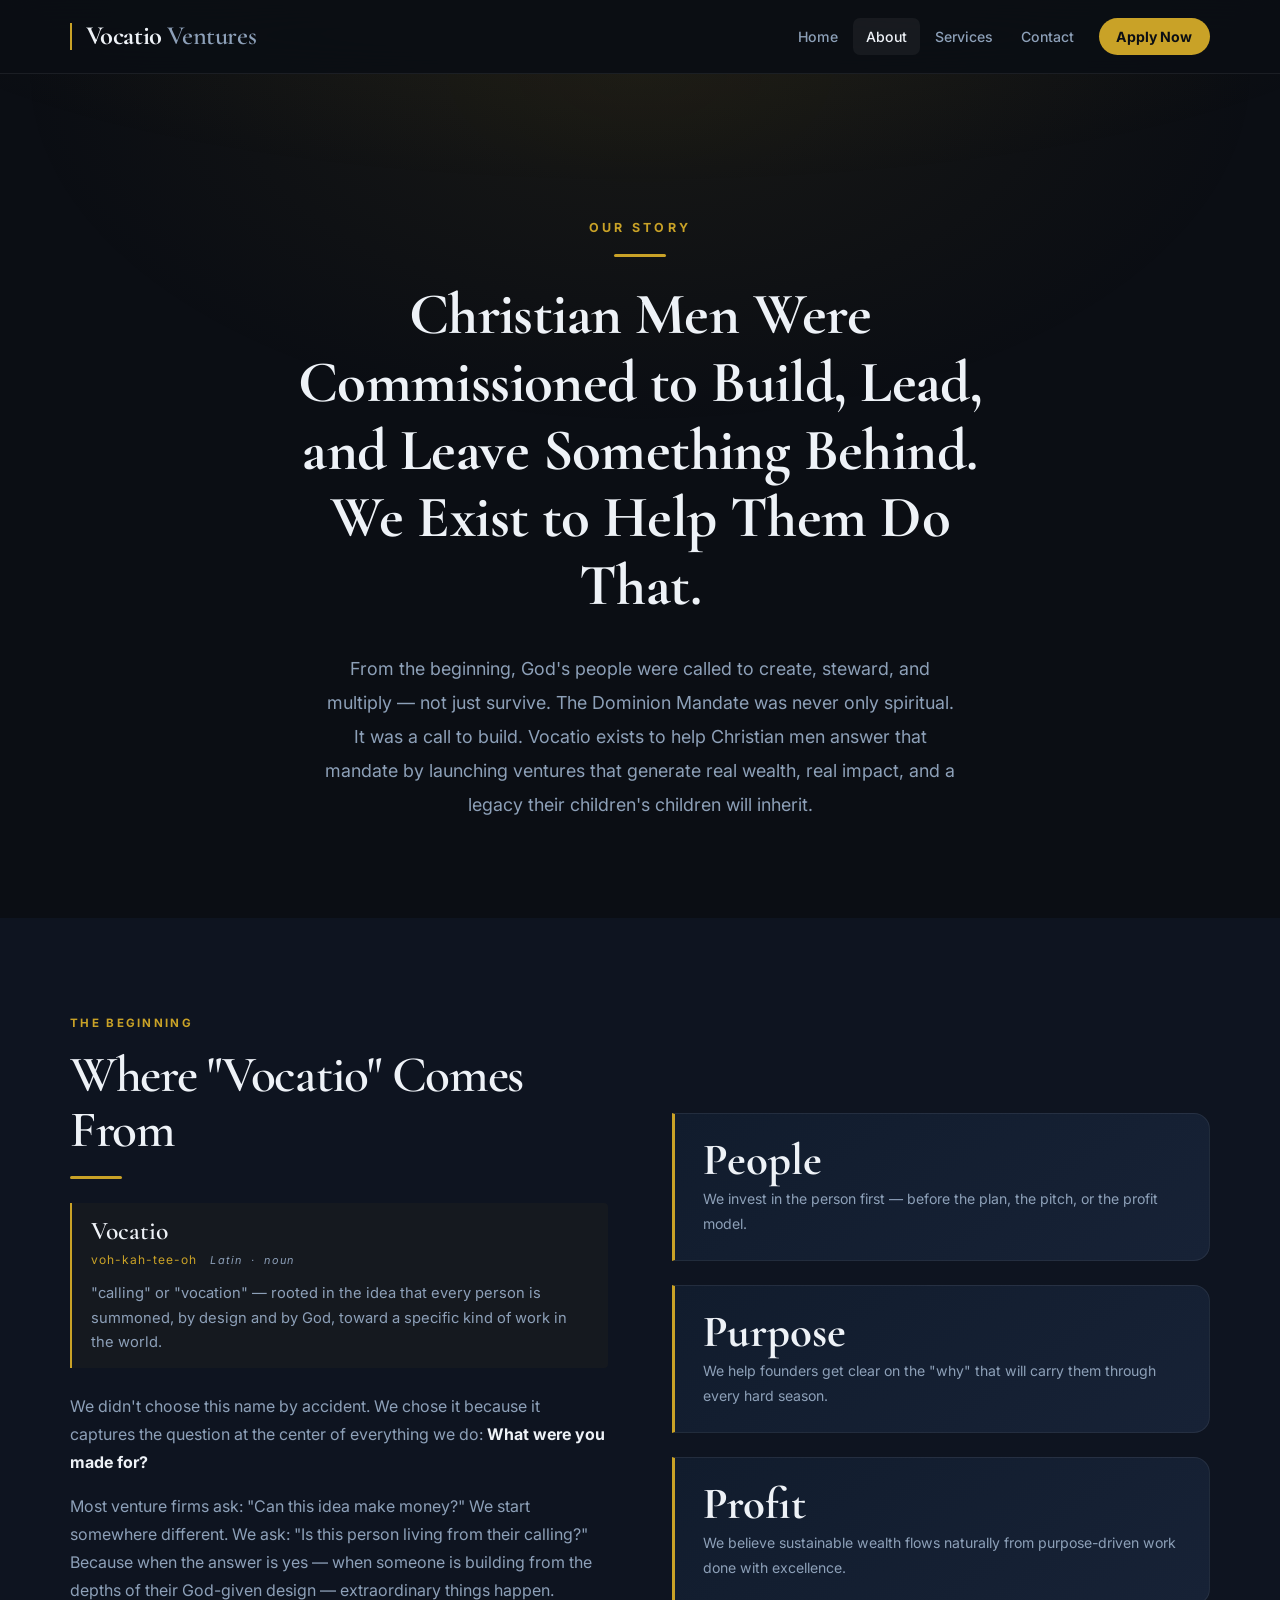
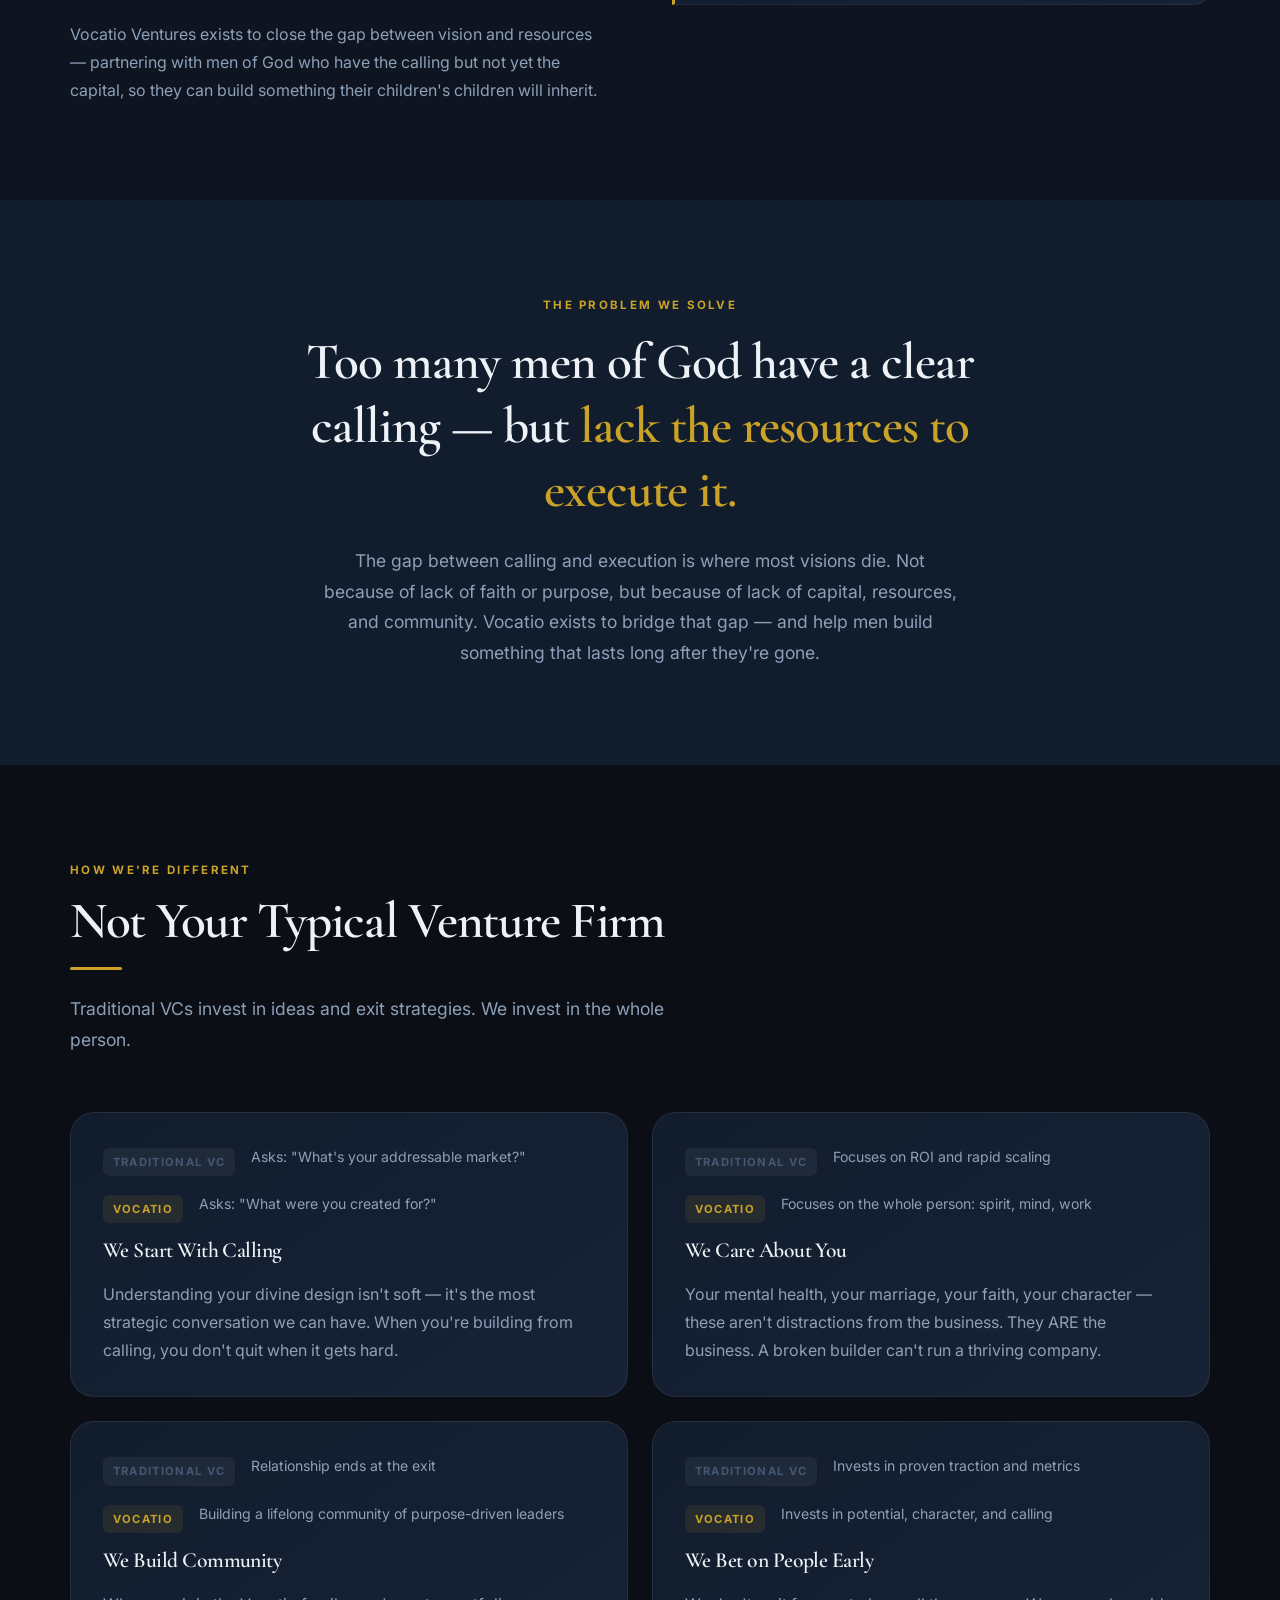
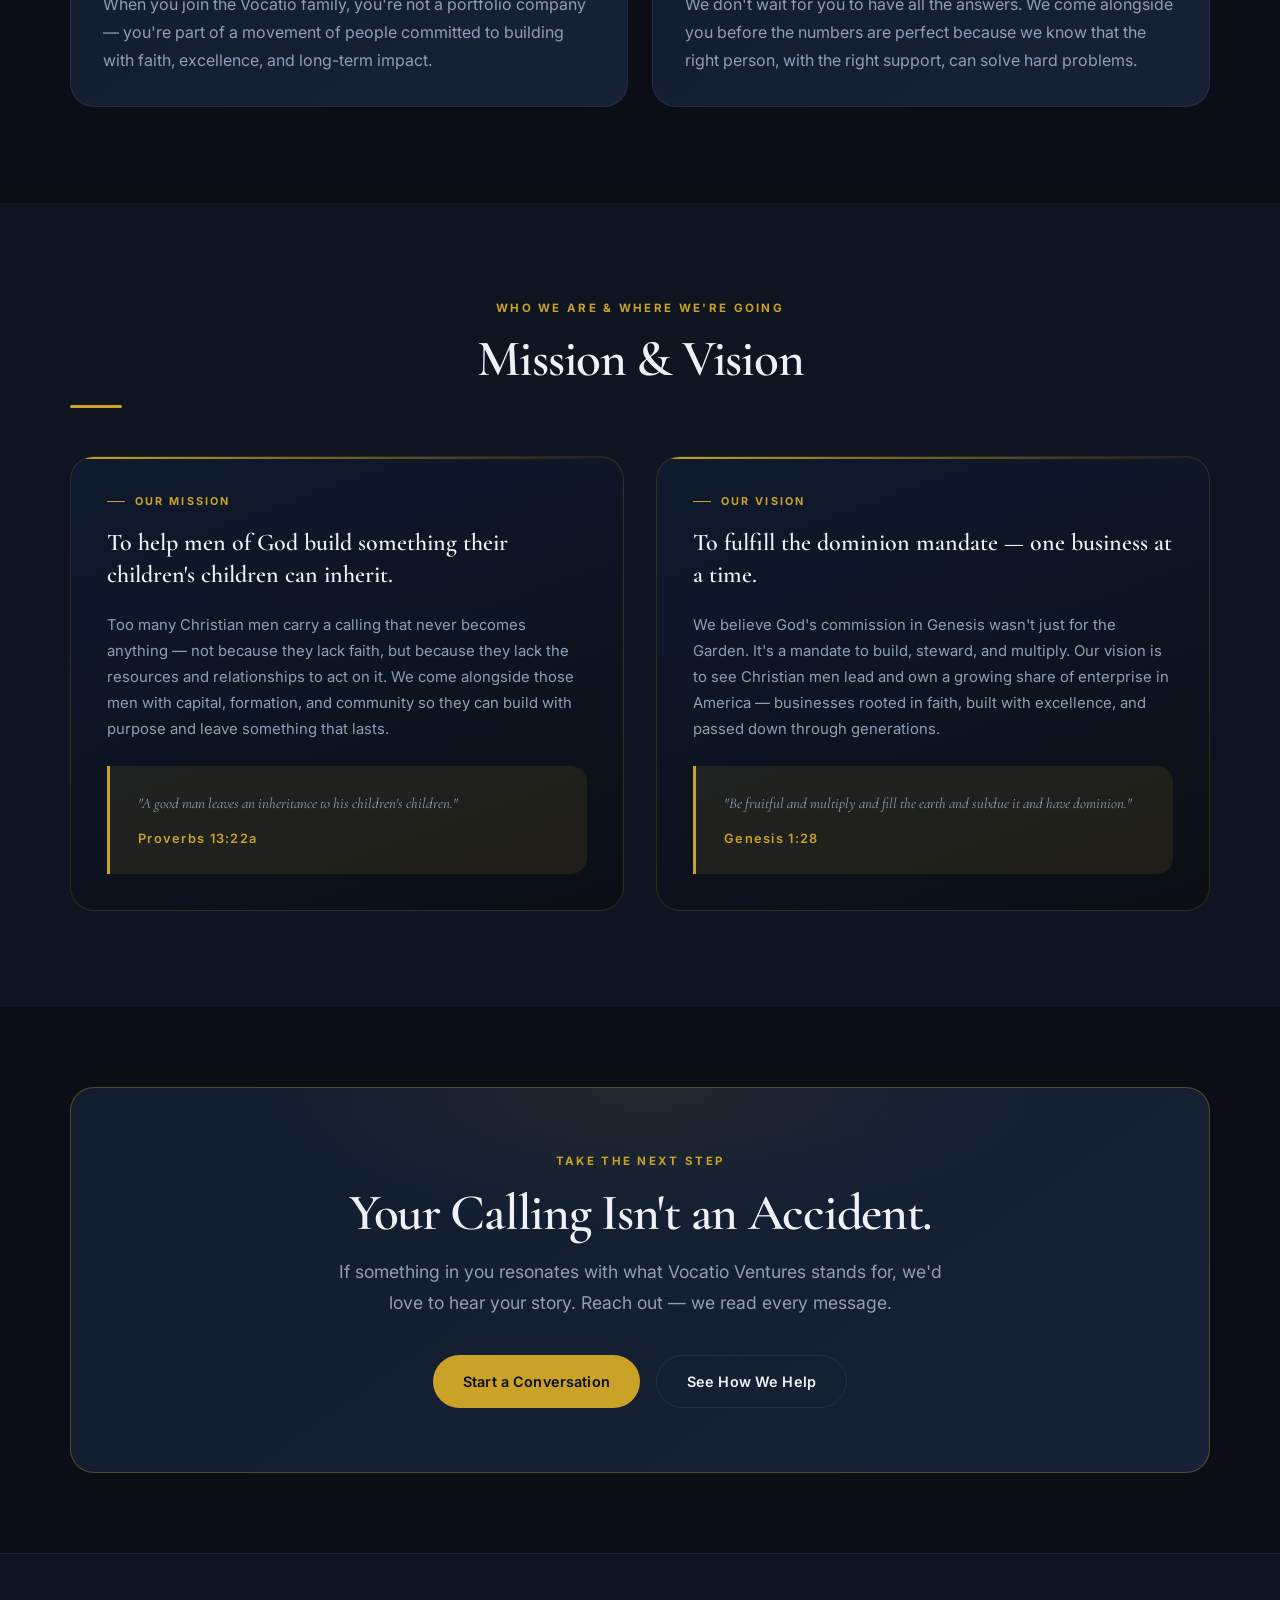
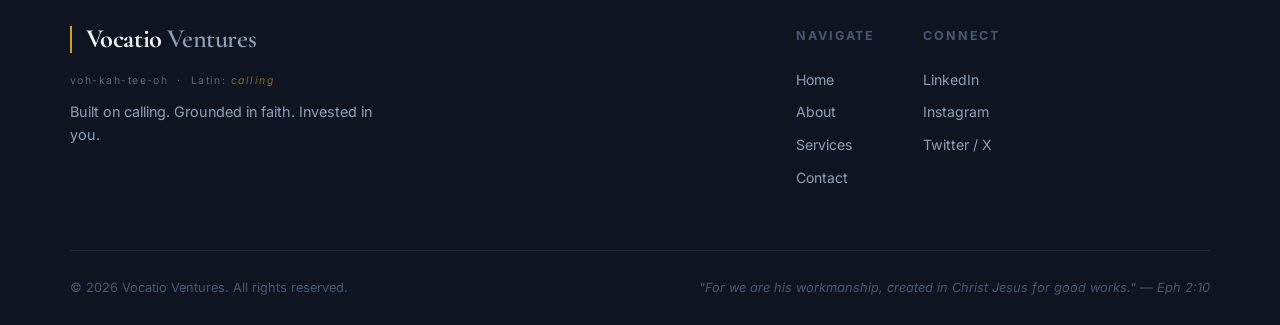
==== commit 05a4aa61: "Add files via upload" ====
--- a/about.html
+++ b/about.html
@@ -52,9 +52,12 @@
           <span class="eyebrow">The Beginning</span>
           <h2>Where "Vocatio" Comes From</h2>
           <div class="gold-line"></div>
-          <p>
-            <em>Vocatio</em> is a Latin word meaning "calling" or "vocation." It's rooted in the idea that every person is summoned — by design, by God — toward a specific kind of work in the world.
-          </p>
+          <div class="etymology-block">
+            <span class="etymology-word">Vocatio</span>
+            <span class="etymology-phonetic">voh-kah-tee-oh</span>
+            <span class="etymology-origin">Latin &nbsp;·&nbsp; noun</span>
+            <p class="etymology-def">"calling" or "vocation" — rooted in the idea that every person is summoned, by design and by God, toward a specific kind of work in the world.</p>
+          </div>
           <p>
             We didn't choose this name by accident. We chose it because it captures the question at the center of everything we do: <strong style="color:var(--text);">What were you made for?</strong>
           </p>
@@ -62,7 +65,7 @@
             Most venture firms ask: "Can this idea make money?" We start somewhere different. We ask: "Is this person living from their calling?" Because when the answer is yes — when someone is building from the depths of their God-given design — extraordinary things happen.
           </p>
           <p>
-            Vocatio Ventures exists to find those people, believe in them, and give them the resources, relationships, and runway they need to build what's inside them.
+            Vocatio Ventures exists to close the gap between vision and resources — partnering with men of God who have the calling but not yet the capital, so they can build something their children's children will inherit.
           </p>
         </div>
         <div class="about-stat-stack fade-up delay-2">
@@ -87,10 +90,10 @@
       <div class="container-narrow">
         <span class="eyebrow fade-up" style="text-align:center;display:block;">The Problem We Solve</span>
         <p class="problem-statement fade-up delay-1">
-          Too many gifted people never build what's inside them — not because they lack talent, but because <span>no one believed in them enough to invest.</span>
+          Too many men of God have a clear calling — but <span>lack the resources to execute it.</span>
         </p>
         <p class="lead fade-up delay-2" style="margin:0 auto; text-align:center;">
-          The traditional venture world is built for those who already have access — the right school, the right network, the right zip code. Vocatio Ventures was built for everyone else.
+          The gap between calling and execution is where most visions die. Not because of lack of faith or purpose, but because of lack of capital, resources, and community. Vocatio exists to bridge that gap — and help men build something that lasts long after they're gone.
         </p>
       </div>
     </section>
@@ -163,34 +166,33 @@
     </section>
 
     <!-- FOUNDER VISION -->
-    <section class="founder-band bg-alt">
-      <div class="container founder-grid">
-
-        <div class="fade-up">
-          <div class="founder-image-placeholder">
-            Founder Photo
-          </div>
-        </div>
-
-        <div class="fade-up delay-2">
-          <span class="eyebrow">The Vision</span>
-          <h2>A Word From the Founder</h2>
+    <section id="mission-vision" class="founder-band bg-alt">
+      <div class="container">
+
+        <div class="mv-header fade-up">
+          <span class="eyebrow">Who We Are & Where We're Going</span>
+          <h2>Mission &amp; Vision</h2>
           <div class="gold-line"></div>
-          <p>
-            I've watched too many gifted people shrink back — not because they didn't have what it took, but because no one in their corner believed deeply enough in them. No mentor. No capital. No community. Just an unspent calling gathering dust.
-          </p>
-          <p>
-            That broke something in me. And it built something too.
-          </p>
-          <p>
-            Vocatio Ventures is my answer to that problem. We are building a firm that looks a person in the eye and says: <em style="color:var(--text);">"We see what's in you. We believe in it. And we're going to do something about it."</em>
-          </p>
-          <p>
-            This isn't just business strategy. It's a calling. And we intend to be faithful to it.
-          </p>
-          <div class="founder-verse">
-            <p>"For we are his workmanship, created in Christ Jesus for good works, which God prepared beforehand, that we should walk in them."</p>
-            <cite>Ephesians 2:10</cite>
+        </div>
+
+        <div class="mv-grid">
+          <div class="mv-card fade-up delay-1">
+            <span class="mv-label">Our Mission</span>
+            <p class="mv-statement">To help men of God build something their children's children can inherit.</p>
+            <p>Too many Christian men carry a calling that never becomes anything — not because they lack faith, but because they lack the resources and relationships to act on it. We come alongside those men with capital, formation, and community so they can build with purpose and leave something that lasts.</p>
+            <div class="founder-verse" style="margin-top:1.5rem;">
+              <p>"A good man leaves an inheritance to his children's children."</p>
+              <cite>Proverbs 13:22a</cite>
+            </div>
+          </div>
+          <div class="mv-card fade-up delay-2">
+            <span class="mv-label">Our Vision</span>
+            <p class="mv-statement">To fulfill the dominion mandate — one business at a time.</p>
+            <p>We believe God's commission in Genesis wasn't just for the Garden. It's a mandate to build, steward, and multiply. Our vision is to see Christian men lead and own a growing share of enterprise in America — businesses rooted in faith, built with excellence, and passed down through generations.</p>
+            <div class="founder-verse" style="margin-top:1.5rem;">
+              <p>"Be fruitful and multiply and fill the earth and subdue it and have dominion."</p>
+              <cite>Genesis 1:28</cite>
+            </div>
           </div>
         </div>
 
@@ -223,6 +225,7 @@
         <a href="index.html" class="logo">
           <span class="logo-text">Vocatio <span class="logo-sub">Ventures</span></span>
         </a>
+        <p class="footer-pronunciation">voh-kah-tee-oh &nbsp;·&nbsp; Latin: <em>calling</em></p>
         <p class="footer-tagline">Built on calling. Grounded in faith. Invested in you.</p>
       </div>
       <div class="footer-links">
--- a/styles.css
+++ b/styles.css
@@ -322,6 +322,60 @@
   margin-bottom: 1rem;
 }
 
+.footer-pronunciation {
+  font-family: 'Inter', sans-serif;
+  font-size: 0.65rem;
+  font-weight: 400;
+  letter-spacing: 0.14em;
+  color: var(--muted);
+  opacity: 0.6;
+  margin: 0.2rem 0 0.6rem;
+}
+.footer-pronunciation em {
+  font-style: italic;
+  color: var(--accent);
+  opacity: 1;
+}
+
+/* About page etymology block */
+.etymology-block {
+  border-left: 2px solid var(--accent);
+  padding: 0.9rem 1.2rem;
+  margin: 1.5rem 0;
+  background: rgba(201,162,39,0.04);
+  border-radius: 0 4px 4px 0;
+}
+.etymology-word {
+  display: block;
+  font-family: 'Cormorant Garamond', serif;
+  font-size: 1.6rem;
+  font-weight: 600;
+  color: var(--text);
+  line-height: 1.1;
+}
+.etymology-phonetic {
+  display: inline-block;
+  font-family: 'Inter', sans-serif;
+  font-size: 0.75rem;
+  color: var(--accent);
+  letter-spacing: 0.08em;
+  margin: 0.15rem 0.6rem 0 0;
+}
+.etymology-origin {
+  display: inline-block;
+  font-family: 'Inter', sans-serif;
+  font-size: 0.68rem;
+  color: var(--muted);
+  letter-spacing: 0.12em;
+  font-style: italic;
+}
+.etymology-def {
+  margin: 0.6rem 0 0;
+  font-size: 0.92rem;
+  color: var(--muted);
+  line-height: 1.65;
+}
+
 .footer-tagline {
   font-size: 0.9rem;
   color: var(--muted);
@@ -496,6 +550,20 @@
   margin-bottom: 0;
 }
 
+.pronunciation {
+  display: block;
+  font-family: 'Inter', sans-serif;
+  font-size: 0.7rem;
+  font-weight: 400;
+  letter-spacing: 0.12em;
+  color: var(--muted);
+  margin-bottom: 0.85rem;
+}
+.pronunciation em {
+  font-style: italic;
+  color: var(--accent);
+}
+
 .page-hero h1 {
   font-size: clamp(2.4rem, 4.6vw, 4.4rem);
   line-height: 1.15;
@@ -555,32 +623,65 @@
 }
 
 .hero-panel {
-  background: linear-gradient(145deg, var(--panel) 0%, var(--panel-light) 100%);
-  border: 1px solid var(--border);
+  background: linear-gradient(160deg, #0f1a2e 0%, #0b0e14 100%);
+  border: 1px solid rgba(201,162,39,0.2);
   border-radius: var(--radius-lg);
-  padding: 2.25rem;
-  box-shadow: var(--shadow);
+  padding: 2.5rem 2.25rem;
+  box-shadow: 0 8px 40px rgba(0,0,0,0.45), inset 0 1px 0 rgba(201,162,39,0.08);
   position: relative;
   overflow: hidden;
+  text-decoration: none;
+  display: block;
+  cursor: pointer;
+  transition: transform 0.25s ease, box-shadow 0.25s ease, border-color 0.25s ease;
+}
+
+.hero-panel:hover {
+  transform: translateY(-4px);
+  box-shadow: 0 16px 56px rgba(0,0,0,0.55), 0 0 0 1px rgba(201,162,39,0.35);
+  border-color: rgba(201,162,39,0.4);
+}
+
+.hero-panel:hover .panel-label { color: #e0b93a; }
+
+/* Corner glow accent */
+.hero-panel::after {
+  content: '';
+  position: absolute;
+  top: -60px; right: -60px;
+  width: 180px; height: 180px;
+  background: radial-gradient(circle, rgba(201,162,39,0.08) 0%, transparent 70%);
+  pointer-events: none;
 }
 
 .hero-panel::before {
   content: '';
   position: absolute;
   top: 0; left: 0; right: 0;
-  height: 3px;
-  background: linear-gradient(90deg, var(--accent), transparent);
+  height: 2px;
+  background: linear-gradient(90deg, var(--accent) 0%, rgba(201,162,39,0.2) 60%, transparent 100%);
   border-radius: var(--radius-lg) var(--radius-lg) 0 0;
 }
 
 .hero-panel .panel-label {
-  font-size: 0.72rem;
+  font-size: 0.68rem;
   font-weight: 700;
-  letter-spacing: 0.18em;
+  letter-spacing: 0.2em;
   text-transform: uppercase;
   color: var(--accent);
-  margin-bottom: 0.75rem;
-  display: block;
+  margin-bottom: 0.6rem;
+  display: flex;
+  align-items: center;
+  gap: 0.6rem;
+}
+
+.hero-panel .panel-label::before {
+  content: '';
+  display: inline-block;
+  width: 18px;
+  height: 1px;
+  background: var(--accent);
+  flex-shrink: 0;
 }
 
 .hero-panel h2 {
@@ -588,7 +689,20 @@
   margin-bottom: 1rem;
 }
 
-.hero-panel p { font-size: 0.93rem; }
+.hero-panel p {
+  font-size: 0.95rem;
+  line-height: 1.75;
+  color: var(--muted);
+}
+
+.panel-block { display: flex; flex-direction: column; }
+
+.panel-divider {
+  width: 100%;
+  height: 1px;
+  background: linear-gradient(90deg, rgba(201,162,39,0.35) 0%, rgba(201,162,39,0.05) 60%, transparent 100%);
+  margin: 1.75rem 0;
+}
 
 .hero-pillars {
   display: flex;
@@ -839,6 +953,76 @@
   align-items: start;
 }
 
+/* Mission & Vision section */
+.mv-header {
+  text-align: center;
+  margin-bottom: 3rem;
+}
+
+.mv-grid {
+  display: grid;
+  grid-template-columns: 1fr 1fr;
+  gap: 2rem;
+  align-items: start;
+}
+
+.mv-card {
+  background: linear-gradient(160deg, #0f1a2e 0%, #0b0e14 100%);
+  border: 1px solid rgba(201,162,39,0.18);
+  border-radius: var(--radius-lg);
+  padding: 2.25rem;
+  position: relative;
+  overflow: hidden;
+}
+
+.mv-card::before {
+  content: '';
+  position: absolute;
+  top: 0; left: 0; right: 0;
+  height: 2px;
+  background: linear-gradient(90deg, var(--accent), transparent);
+}
+
+.mv-label {
+  font-size: 0.68rem;
+  font-weight: 700;
+  letter-spacing: 0.2em;
+  text-transform: uppercase;
+  color: var(--accent);
+  display: flex;
+  align-items: center;
+  gap: 0.6rem;
+  margin-bottom: 1rem;
+}
+
+.mv-label::before {
+  content: '';
+  display: inline-block;
+  width: 18px;
+  height: 1px;
+  background: var(--accent);
+  flex-shrink: 0;
+}
+
+.mv-statement {
+  font-family: 'Cormorant Garamond', serif;
+  font-size: clamp(1.2rem, 2vw, 1.5rem);
+  font-weight: 600;
+  color: var(--text);
+  line-height: 1.35;
+  margin-bottom: 1.25rem;
+}
+
+.mv-card p:not(.mv-statement) {
+  font-size: 0.93rem;
+  line-height: 1.75;
+  color: var(--muted);
+}
+
+@media (max-width: 700px) {
+  .mv-grid { grid-template-columns: 1fr; }
+}
+
 .founder-image-placeholder {
   aspect-ratio: 4/5;
   background: linear-gradient(145deg, var(--panel) 0%, var(--panel-light) 100%);
@@ -874,7 +1058,7 @@
   font-size: 0.8rem;
   font-weight: 600;
   letter-spacing: 0.1em;
-  text-transform: uppercase;
+  text-transform: none;
   color: var(--accent);
   font-style: normal;
 }
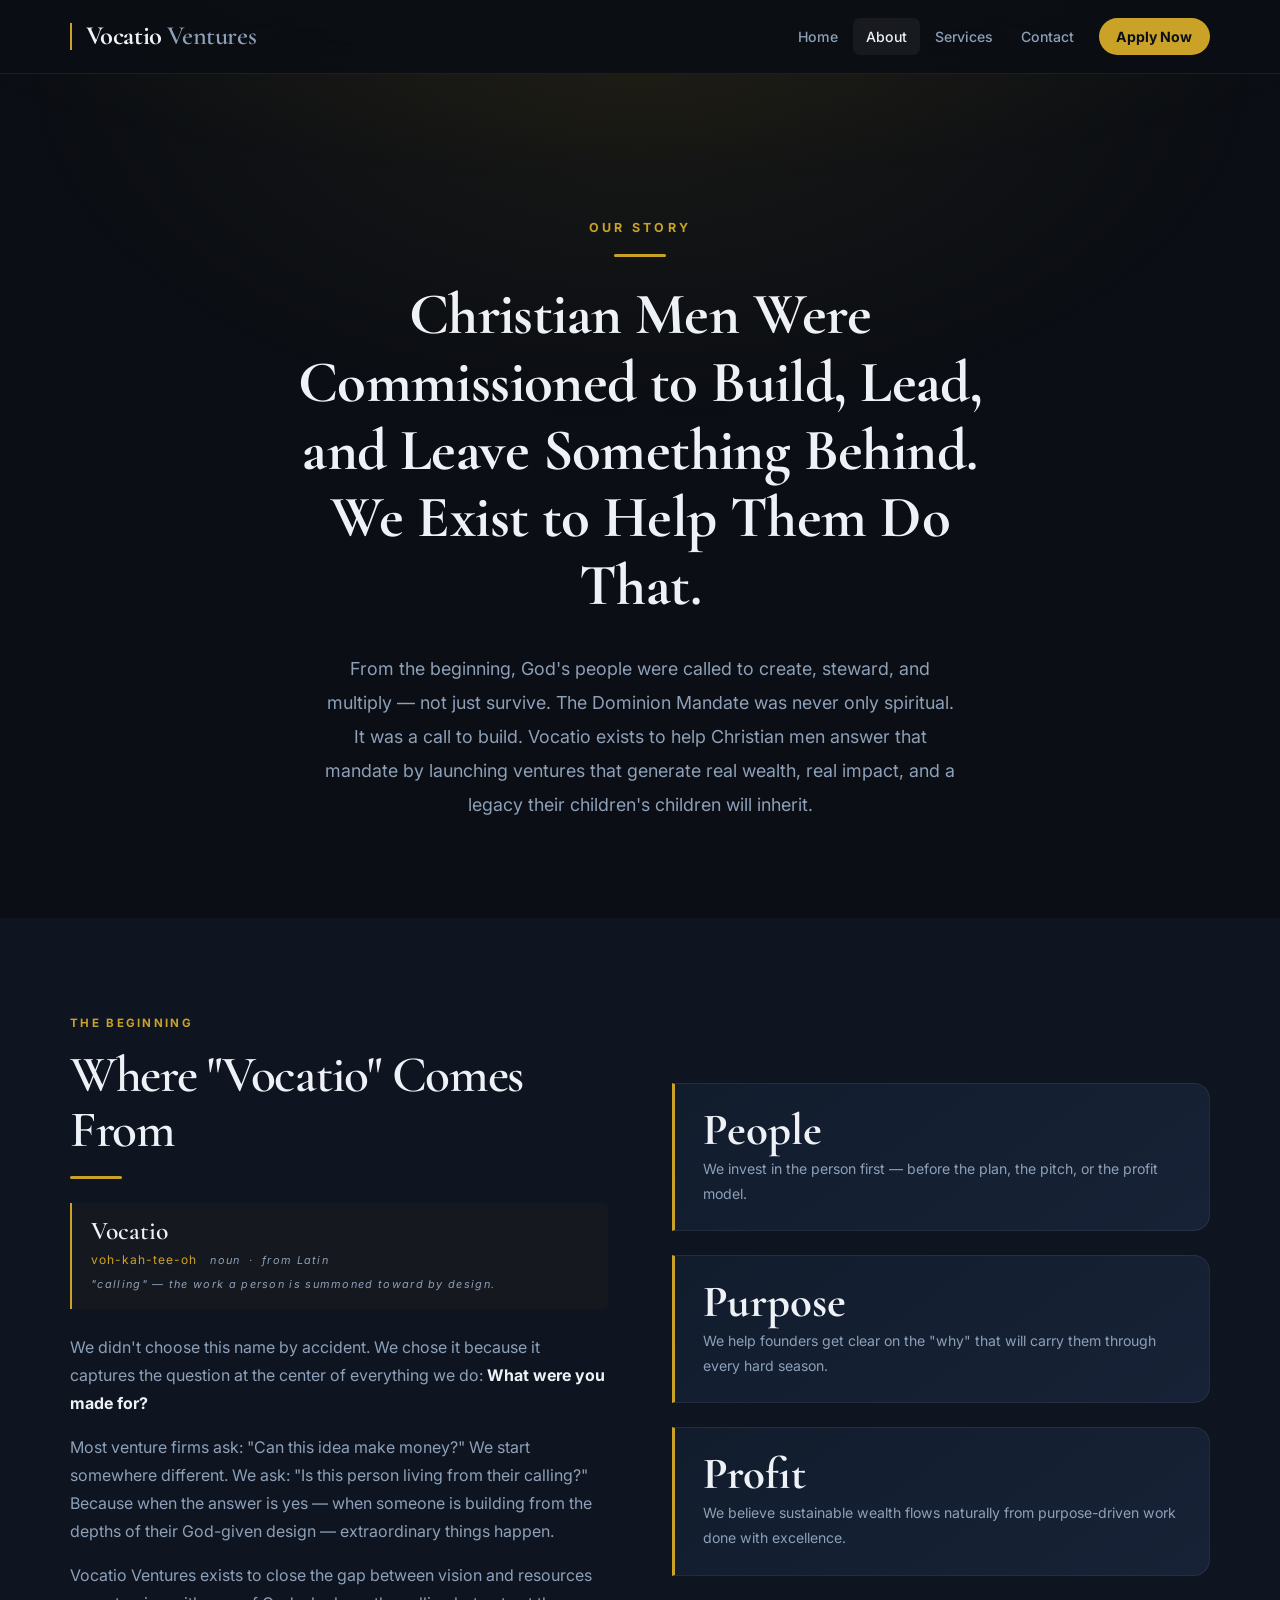
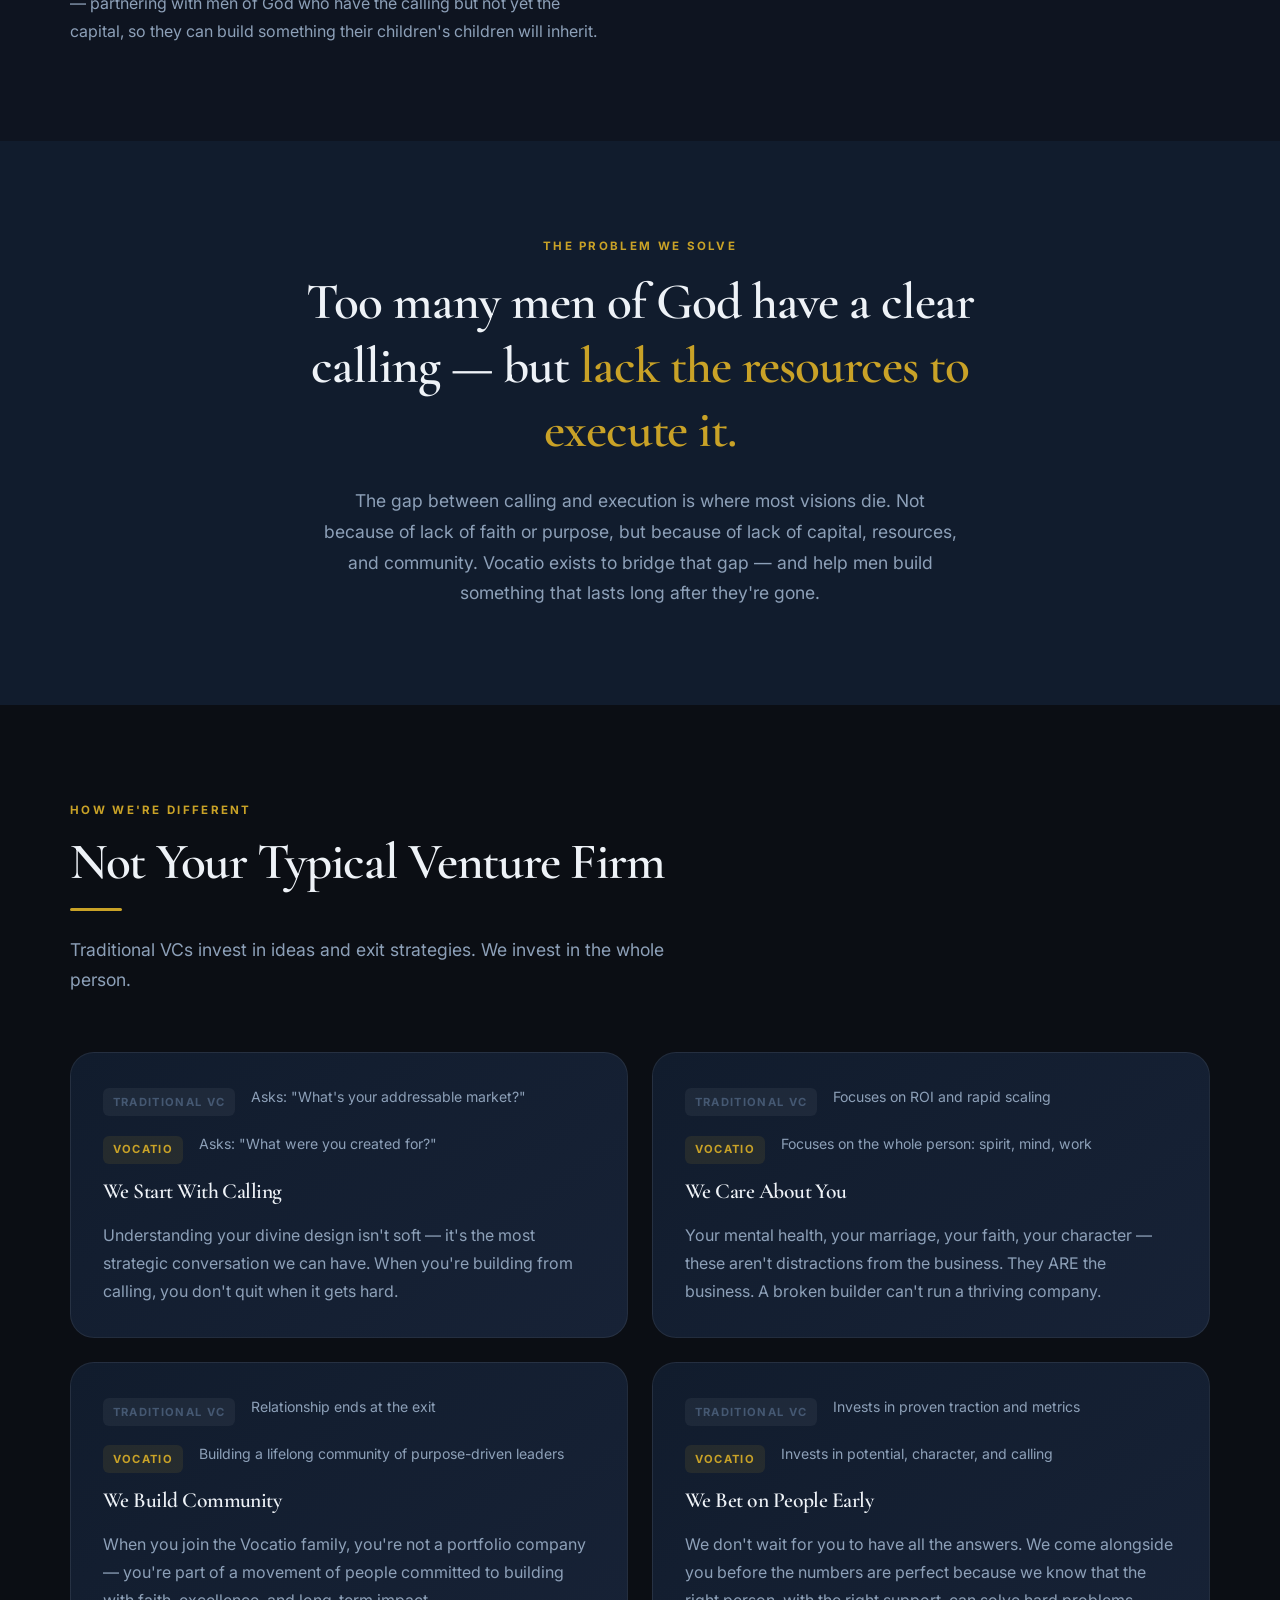
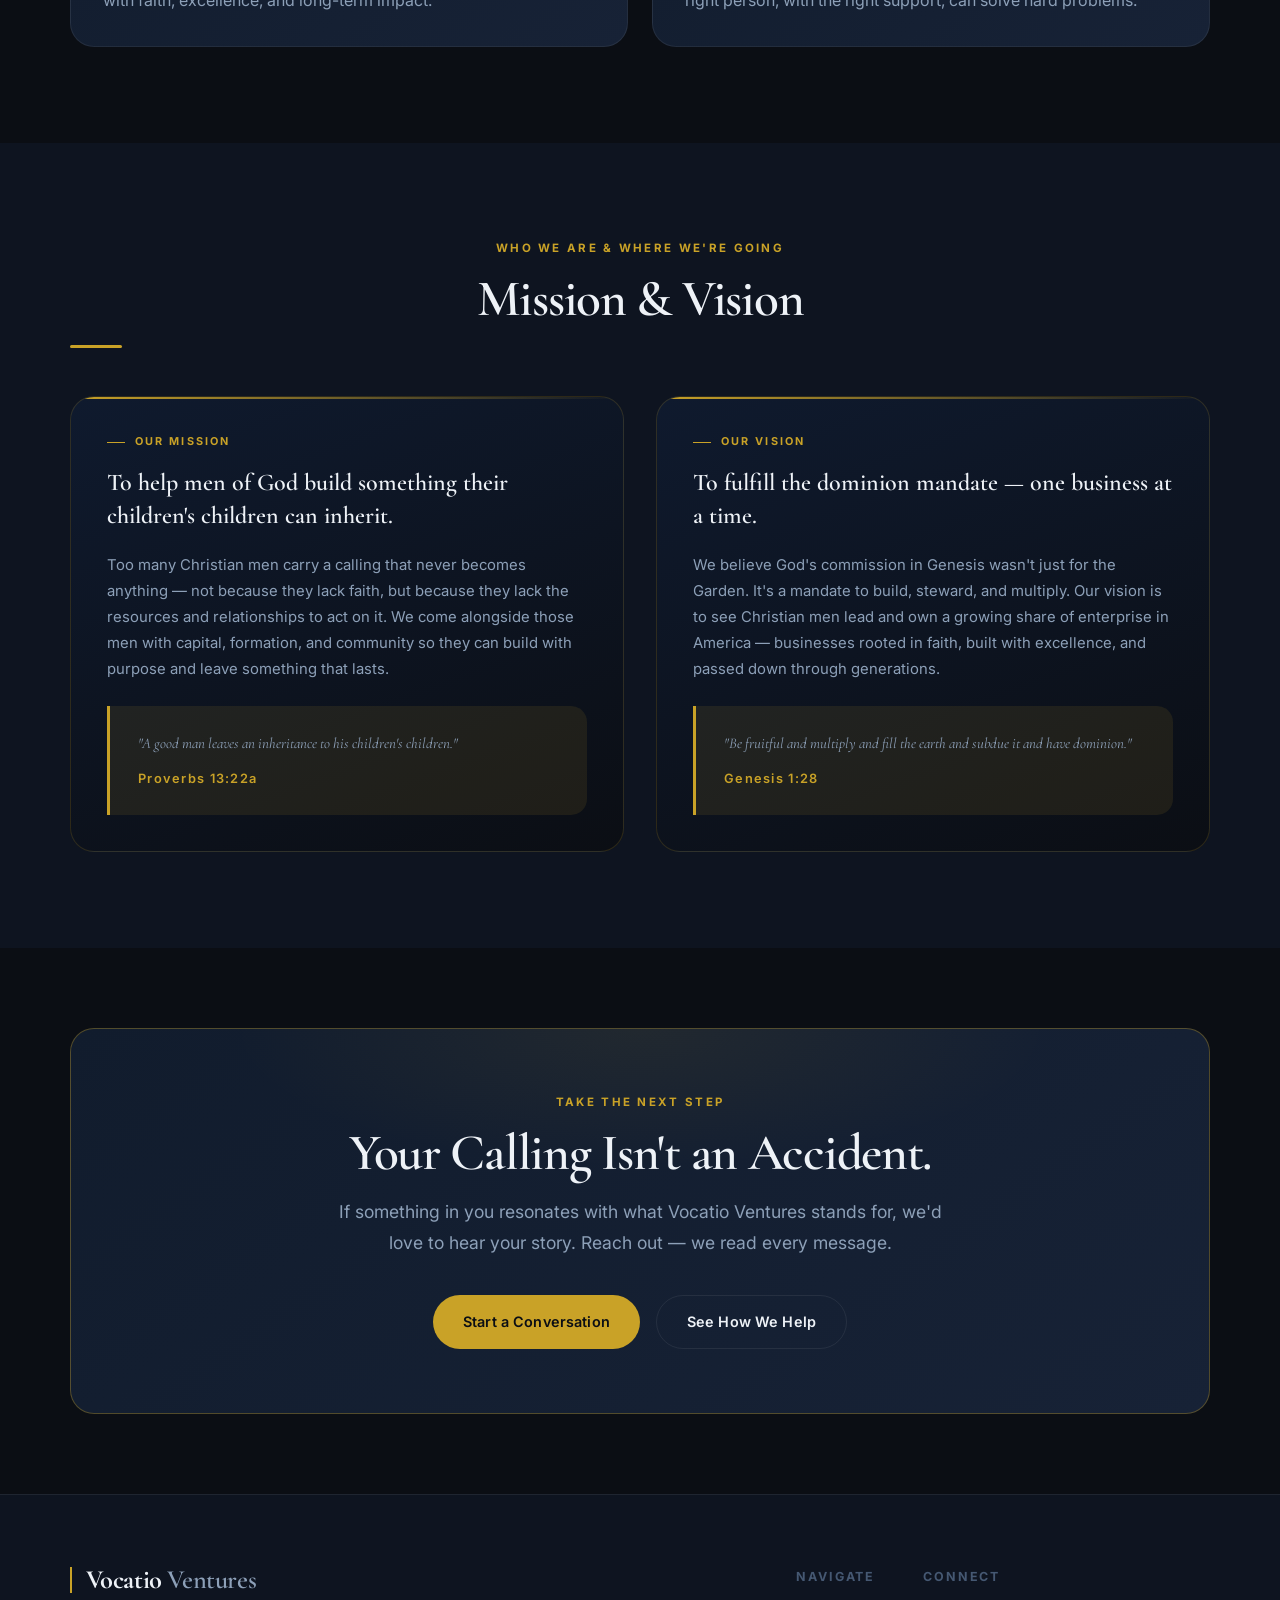
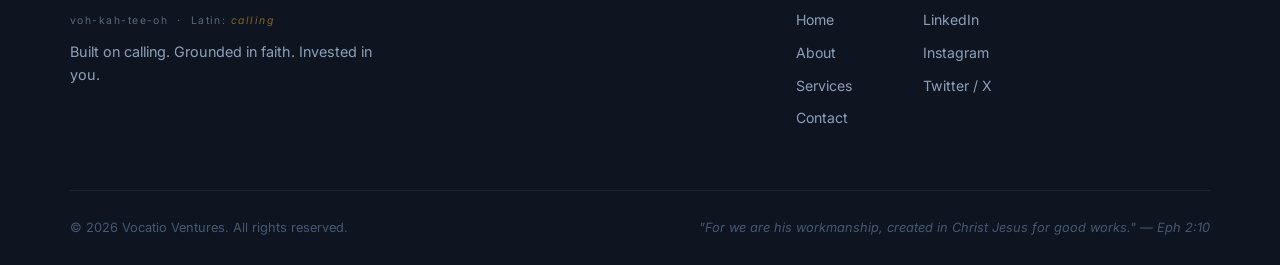
==== commit 35b88248: "Add files via upload" ====
--- a/about.html
+++ b/about.html
@@ -55,8 +55,8 @@
           <div class="etymology-block">
             <span class="etymology-word">Vocatio</span>
             <span class="etymology-phonetic">voh-kah-tee-oh</span>
-            <span class="etymology-origin">Latin &nbsp;·&nbsp; noun</span>
-            <p class="etymology-def">"calling" or "vocation" — rooted in the idea that every person is summoned, by design and by God, toward a specific kind of work in the world.</p>
+            <span class="etymology-origin">noun &nbsp;·&nbsp; from Latin</span>
+            <p class="etymology-def">"calling" — the work a person is summoned toward by design.</p>
           </div>
           <p>
             We didn't choose this name by accident. We chose it because it captures the question at the center of everything we do: <strong style="color:var(--text);">What were you made for?</strong>
--- a/styles.css
+++ b/styles.css
@@ -370,9 +370,12 @@
   font-style: italic;
 }
 .etymology-def {
-  margin: 0.6rem 0 0;
-  font-size: 0.92rem;
-  color: var(--muted);
+  margin: 0.3rem 0 0;
+  font-family: 'Inter', sans-serif;
+  font-size: 0.68rem;
+  color: var(--muted);
+  letter-spacing: 0.12em;
+  font-style: italic;
   line-height: 1.65;
 }
 
@@ -973,6 +976,14 @@
   padding: 2.25rem;
   position: relative;
   overflow: hidden;
+  transition: transform 0.3s ease, box-shadow 0.3s ease, border-color 0.3s ease;
+  cursor: default;
+}
+
+.mv-card:hover {
+  transform: translateY(-6px);
+  box-shadow: 0 20px 50px rgba(0,0,0,0.4), 0 0 0 1px rgba(201,162,39,0.4);
+  border-color: rgba(201,162,39,0.45);
 }
 
 .mv-card::before {
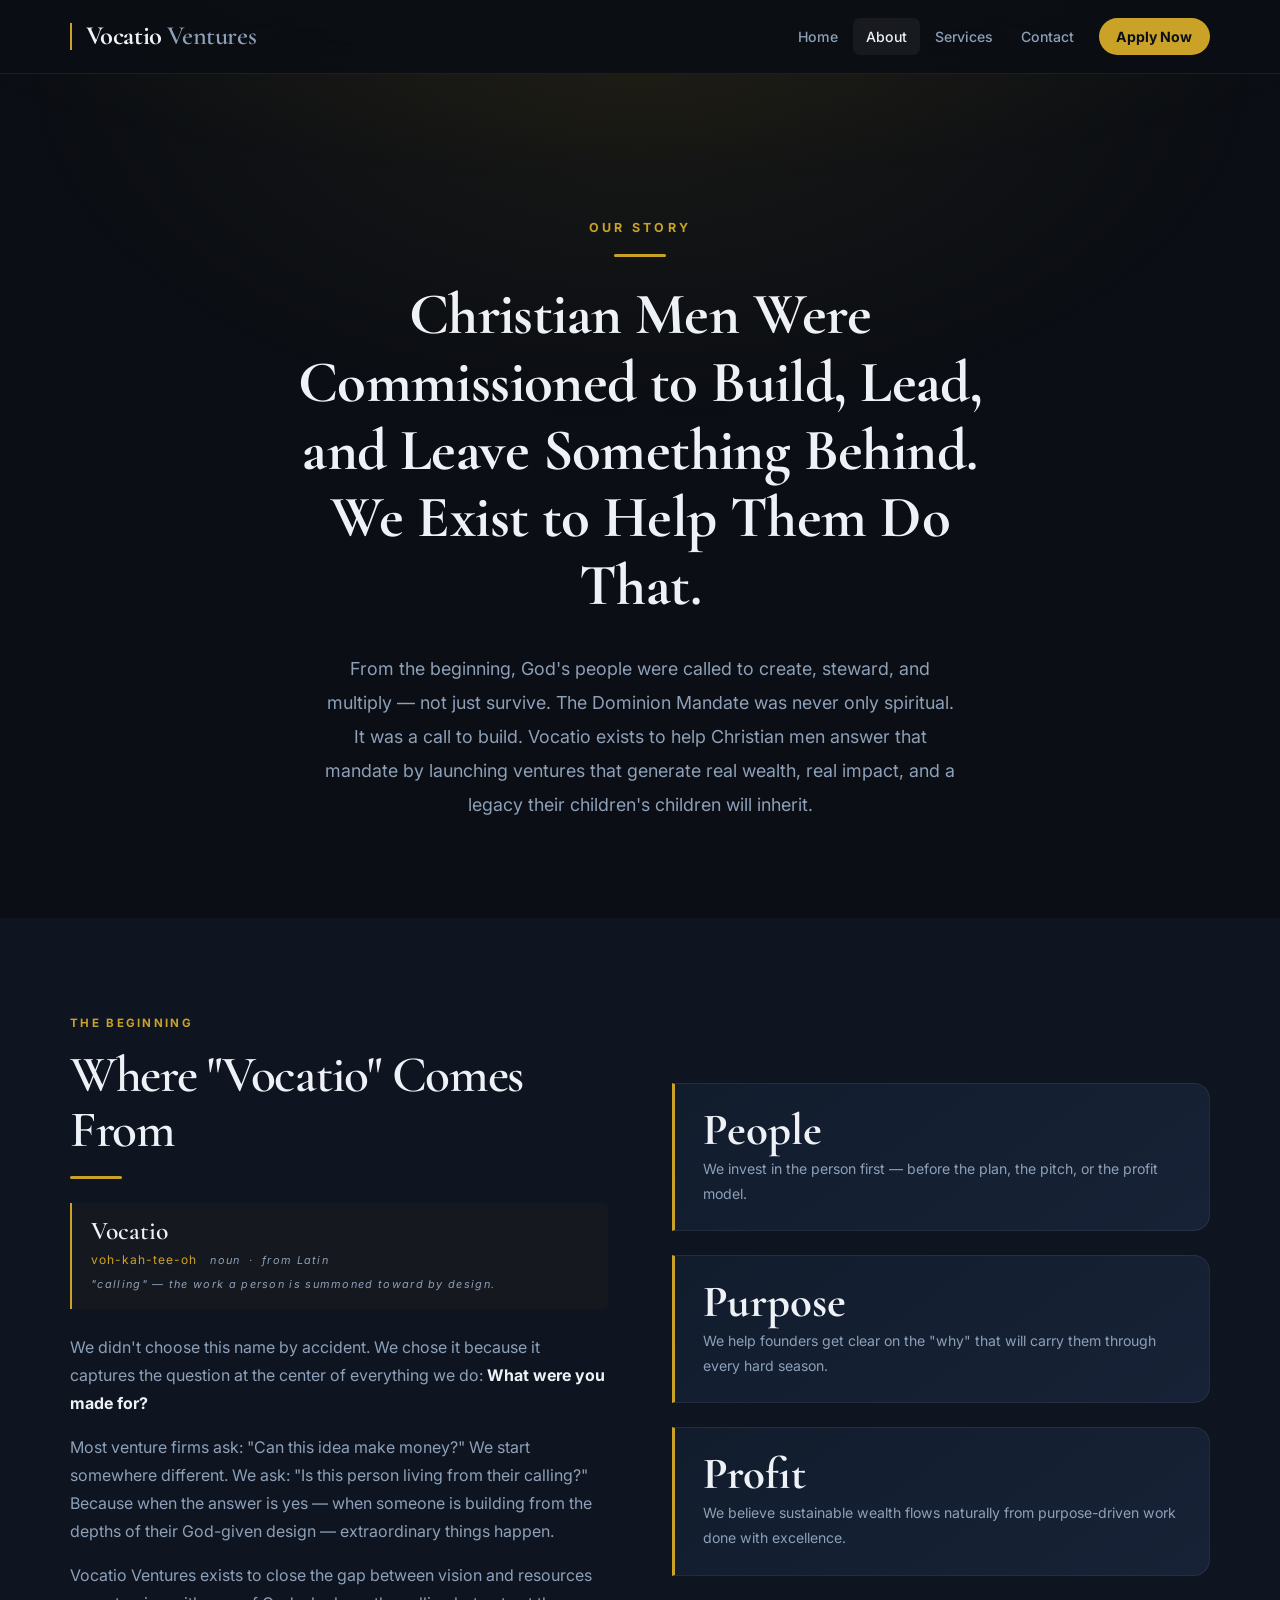
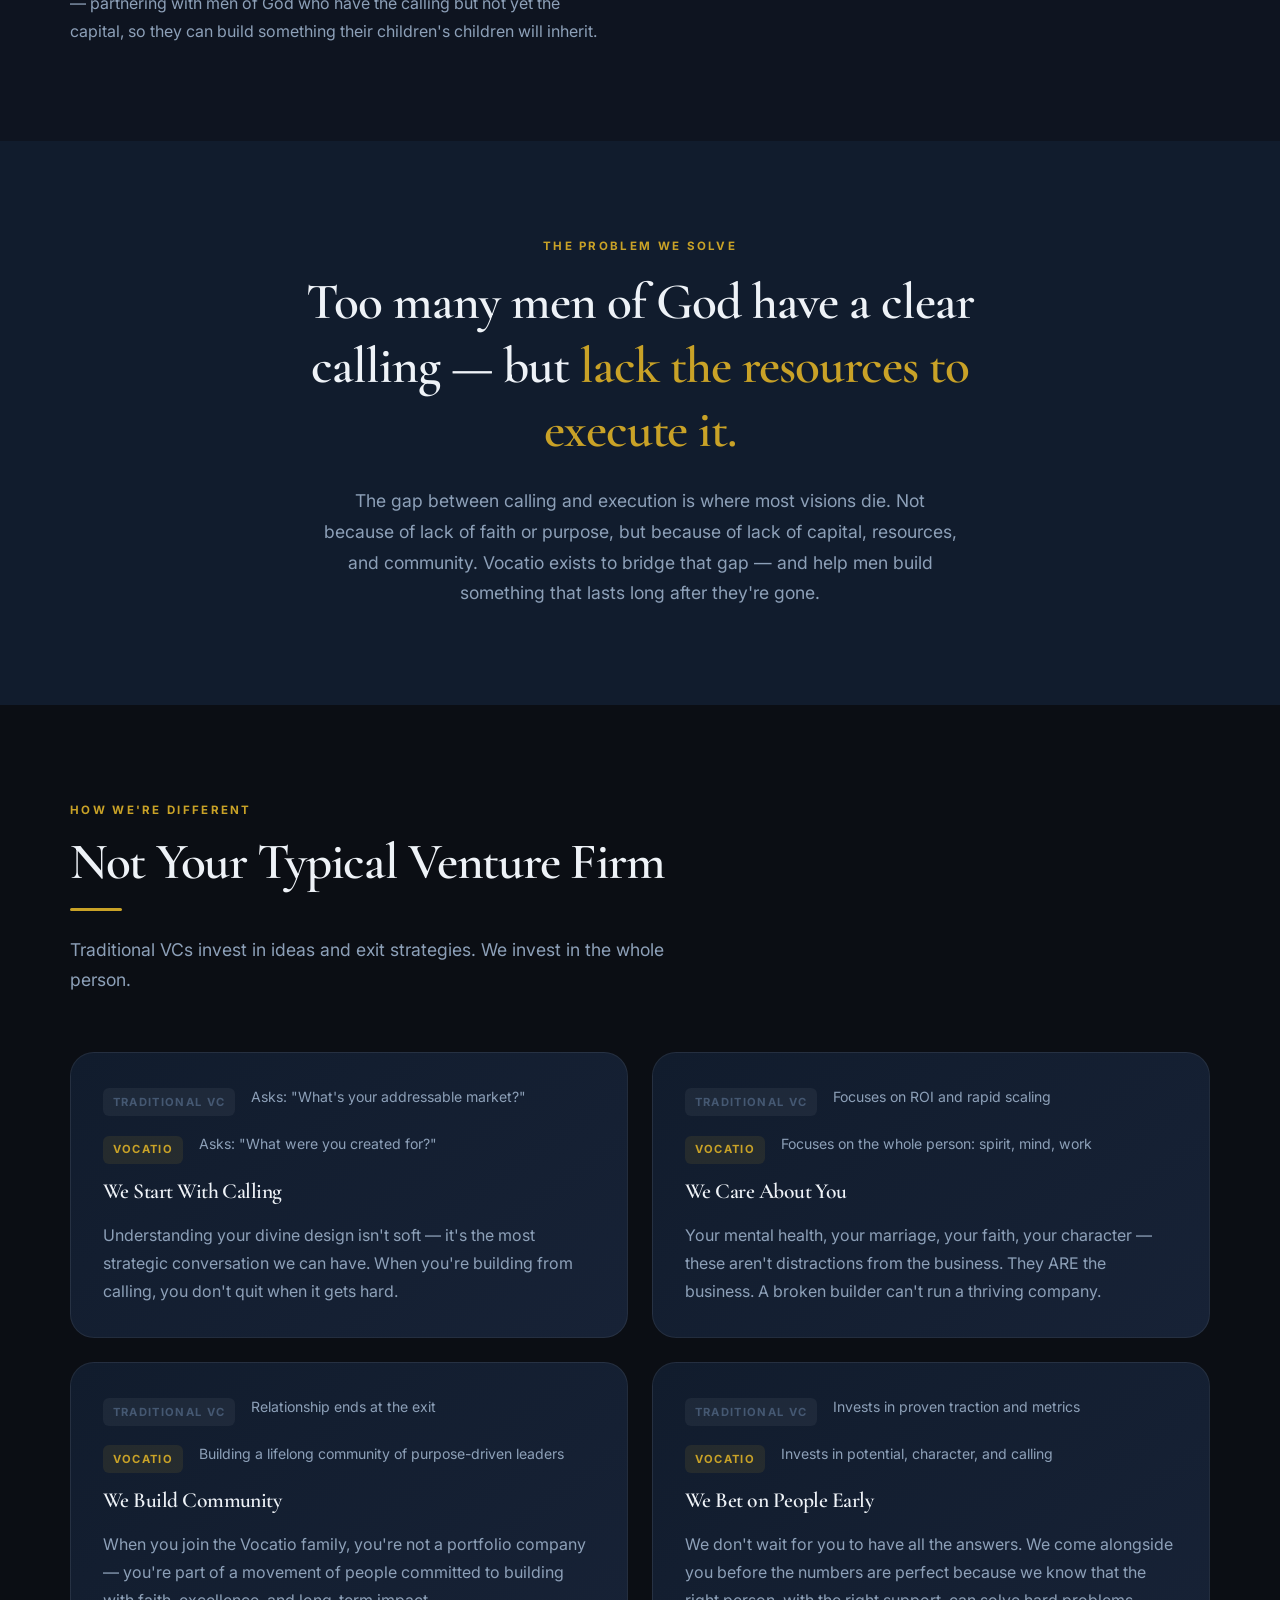
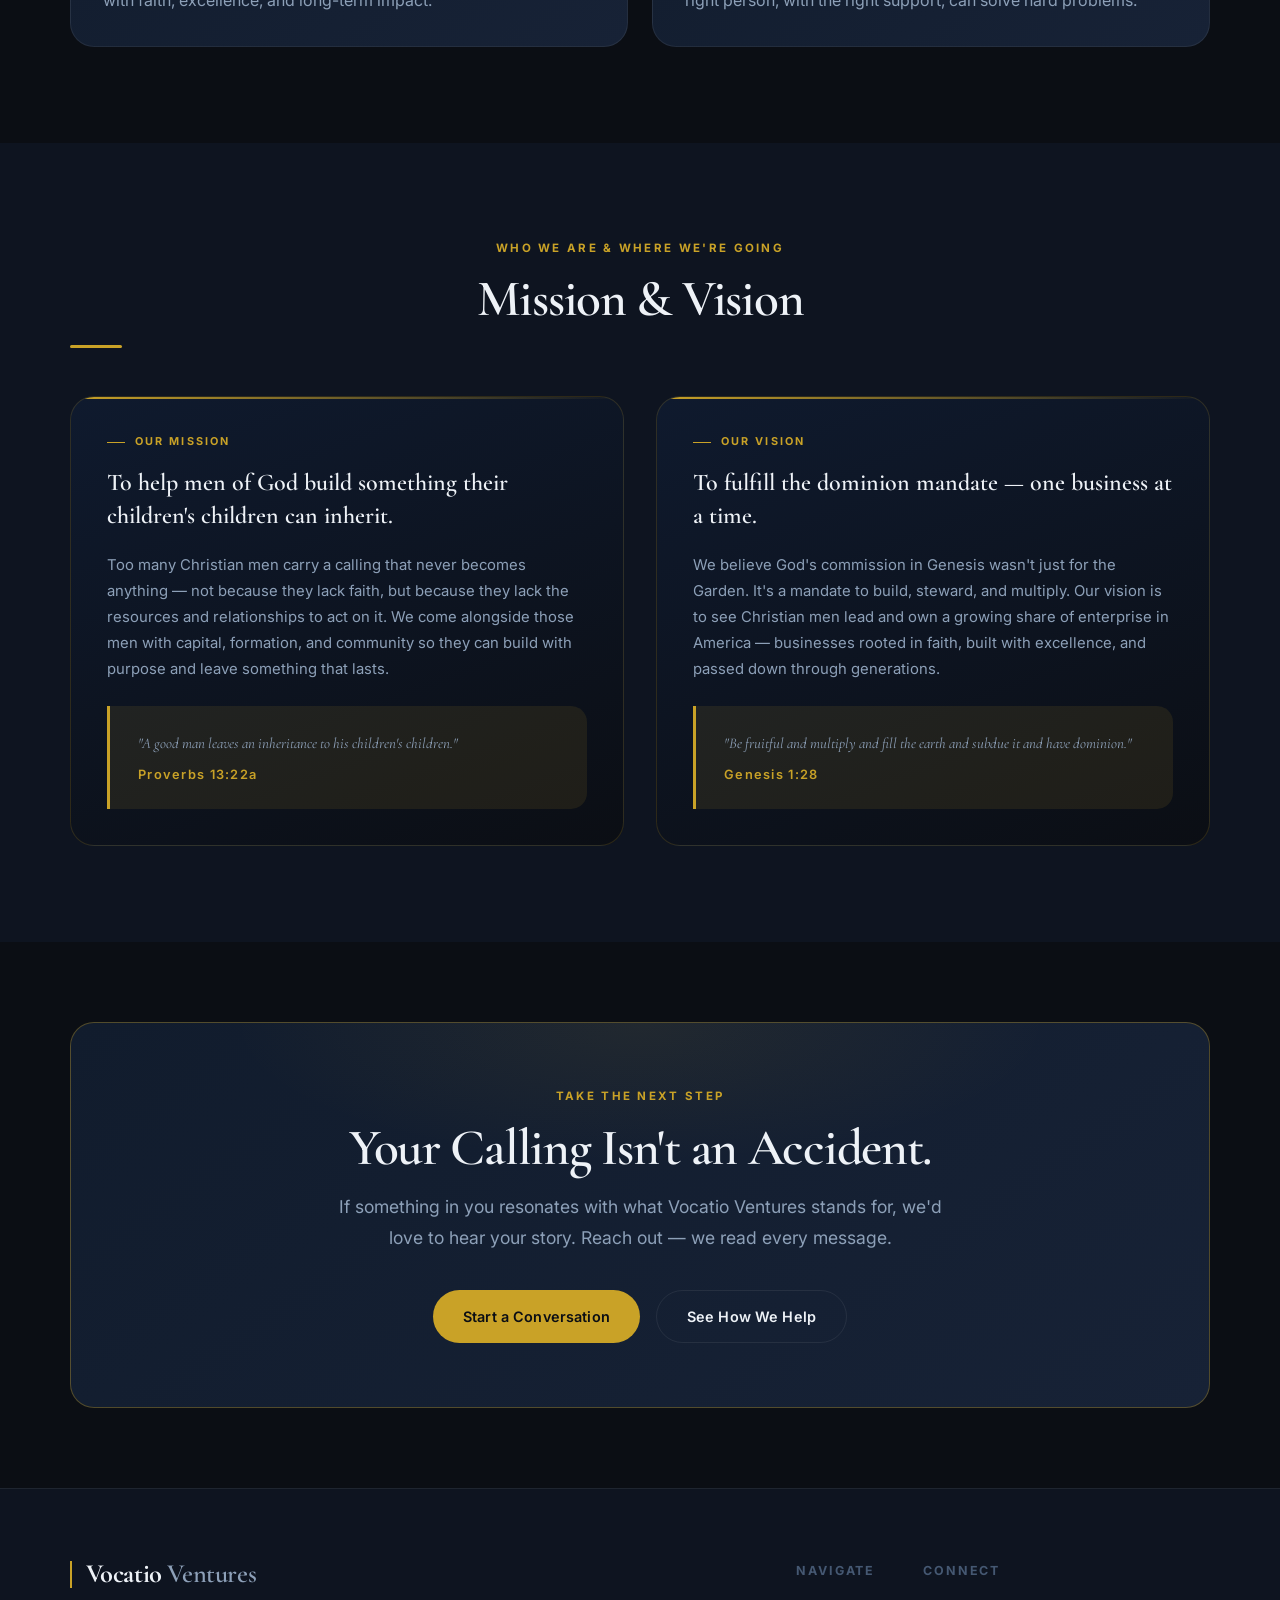
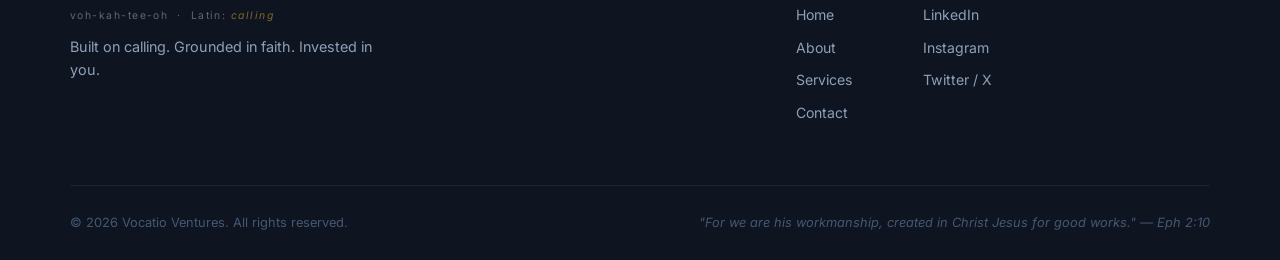
==== commit d813a156: "Update about.html" ====
--- a/about.html
+++ b/about.html
@@ -1,3 +1,4 @@
+<Fix Styling For About Page>
 <!DOCTYPE html>
 <html lang="en">
 <head>
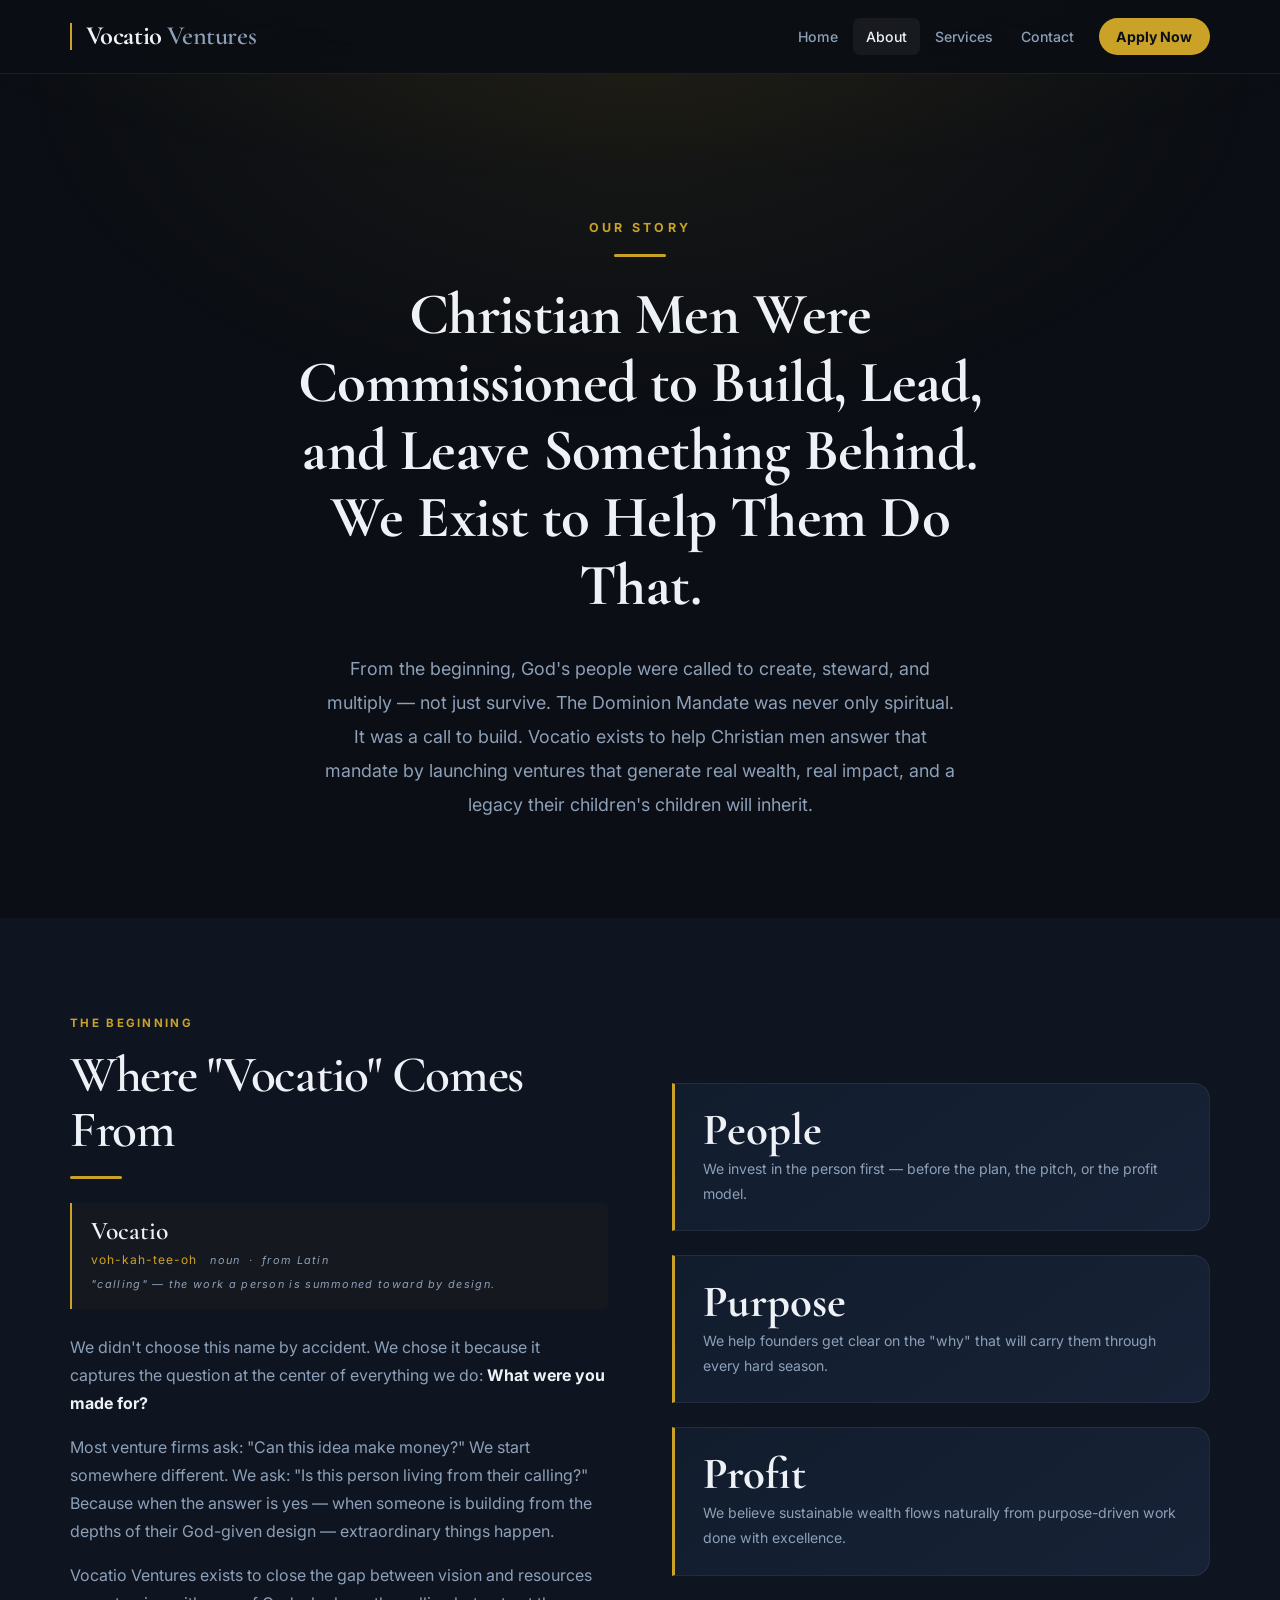
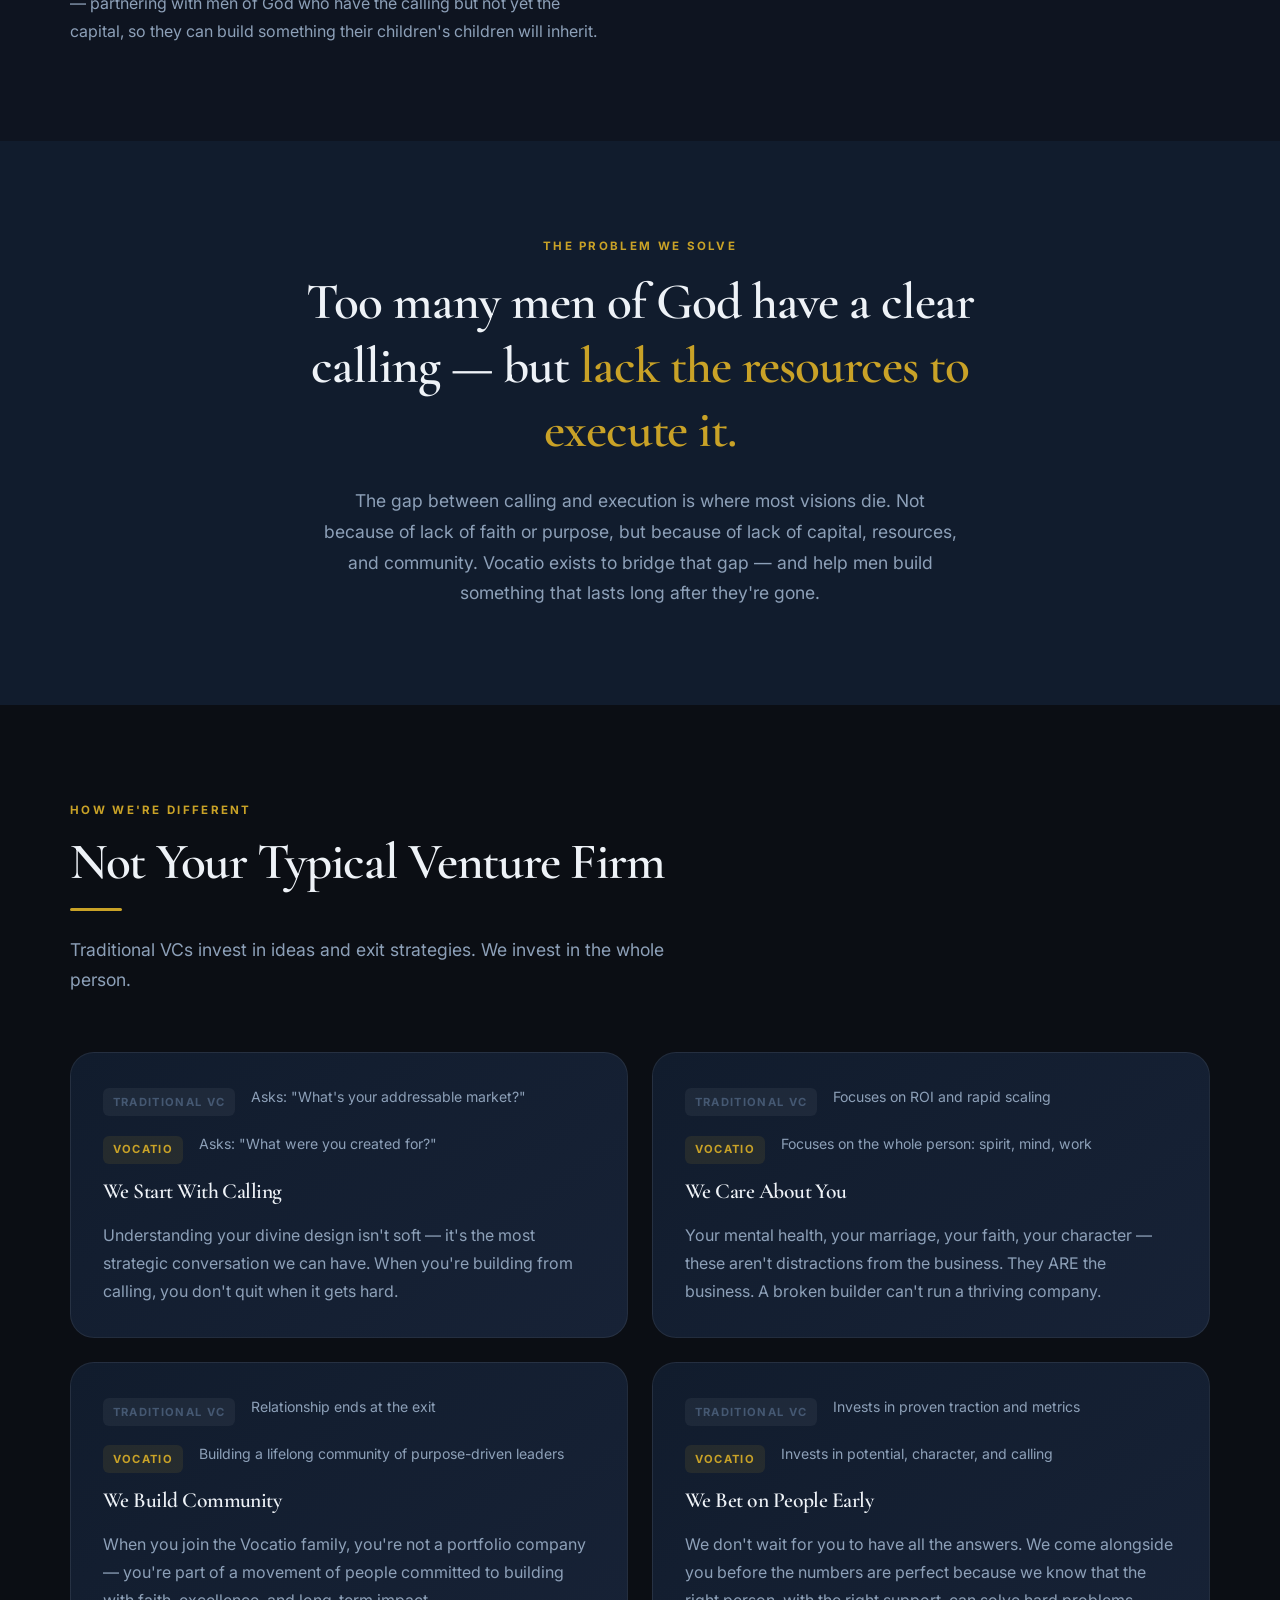
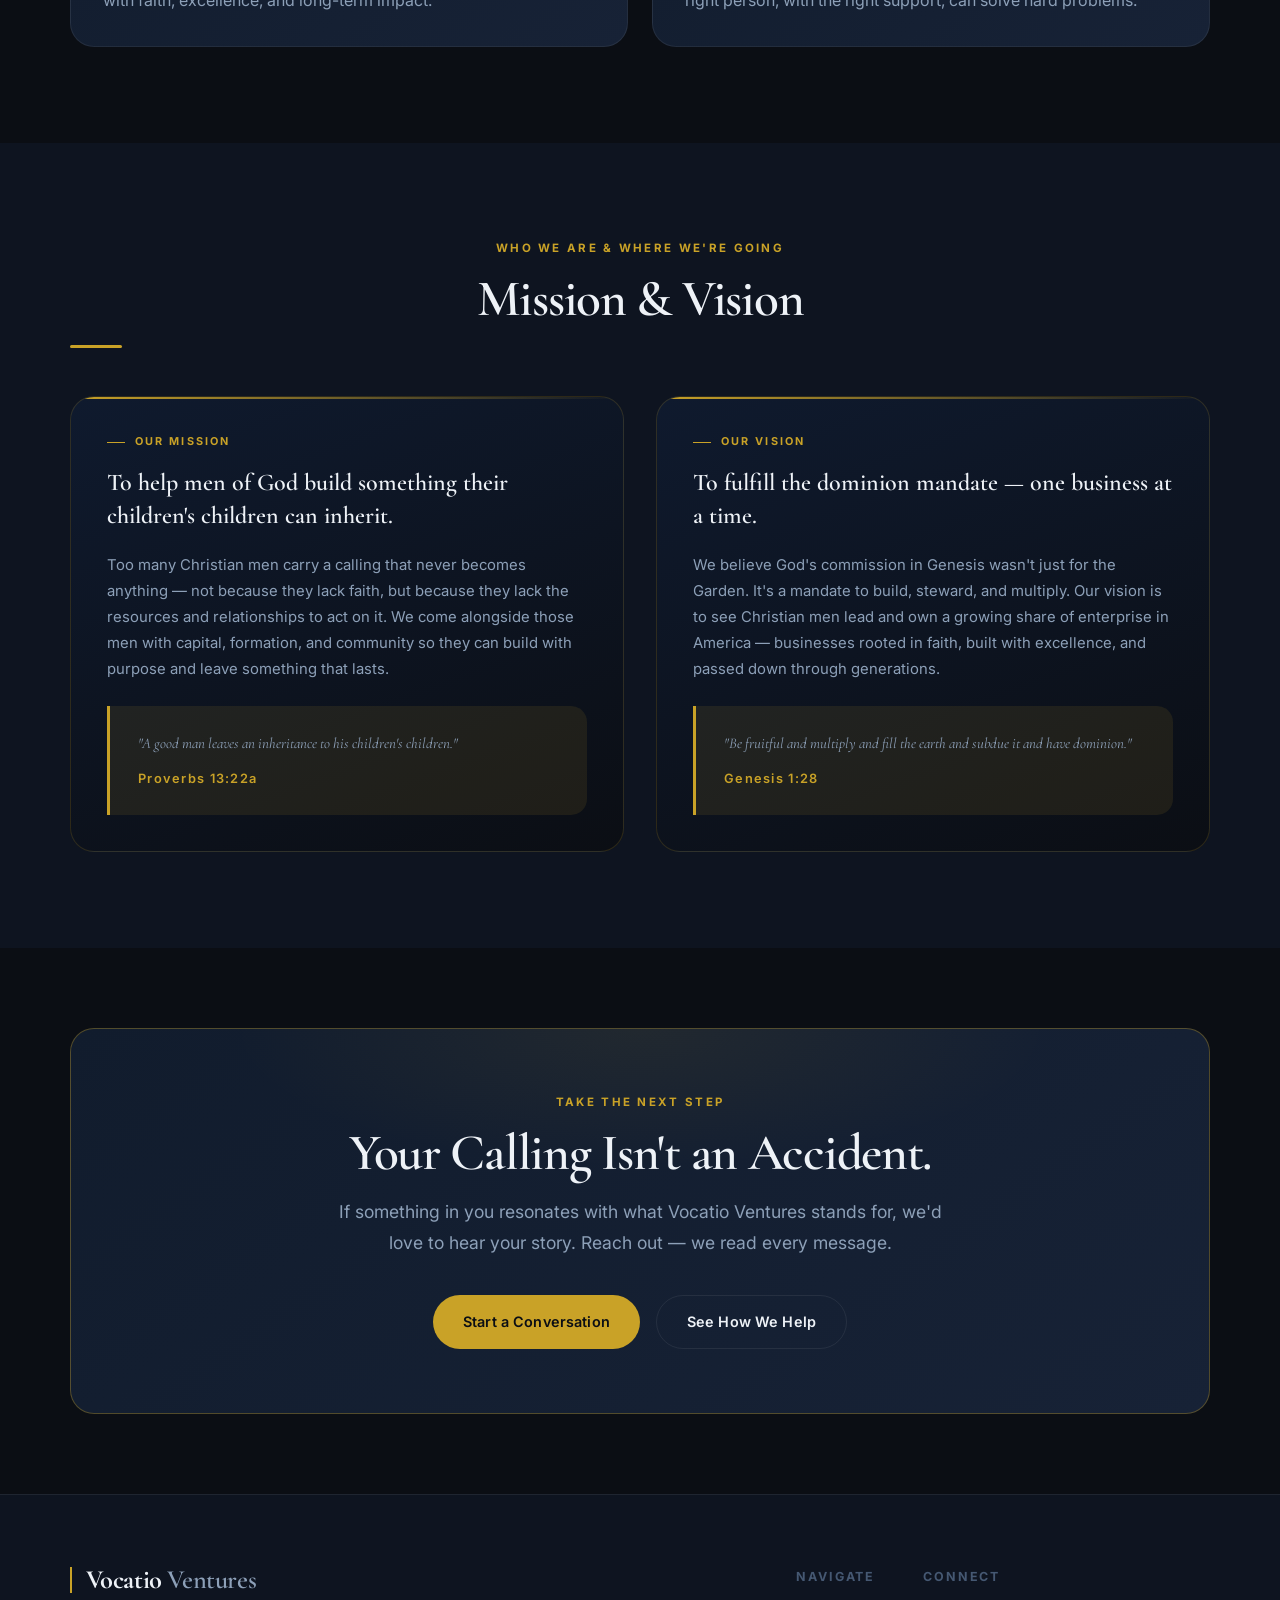
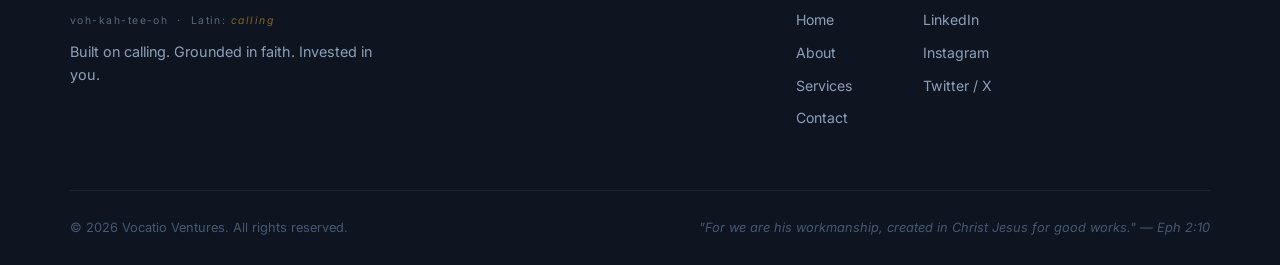
==== commit bcac894f: "Update about.html" ====
--- a/about.html
+++ b/about.html
@@ -1,4 +1,3 @@
-<Fix Styling For About Page>
 <!DOCTYPE html>
 <html lang="en">
 <head>
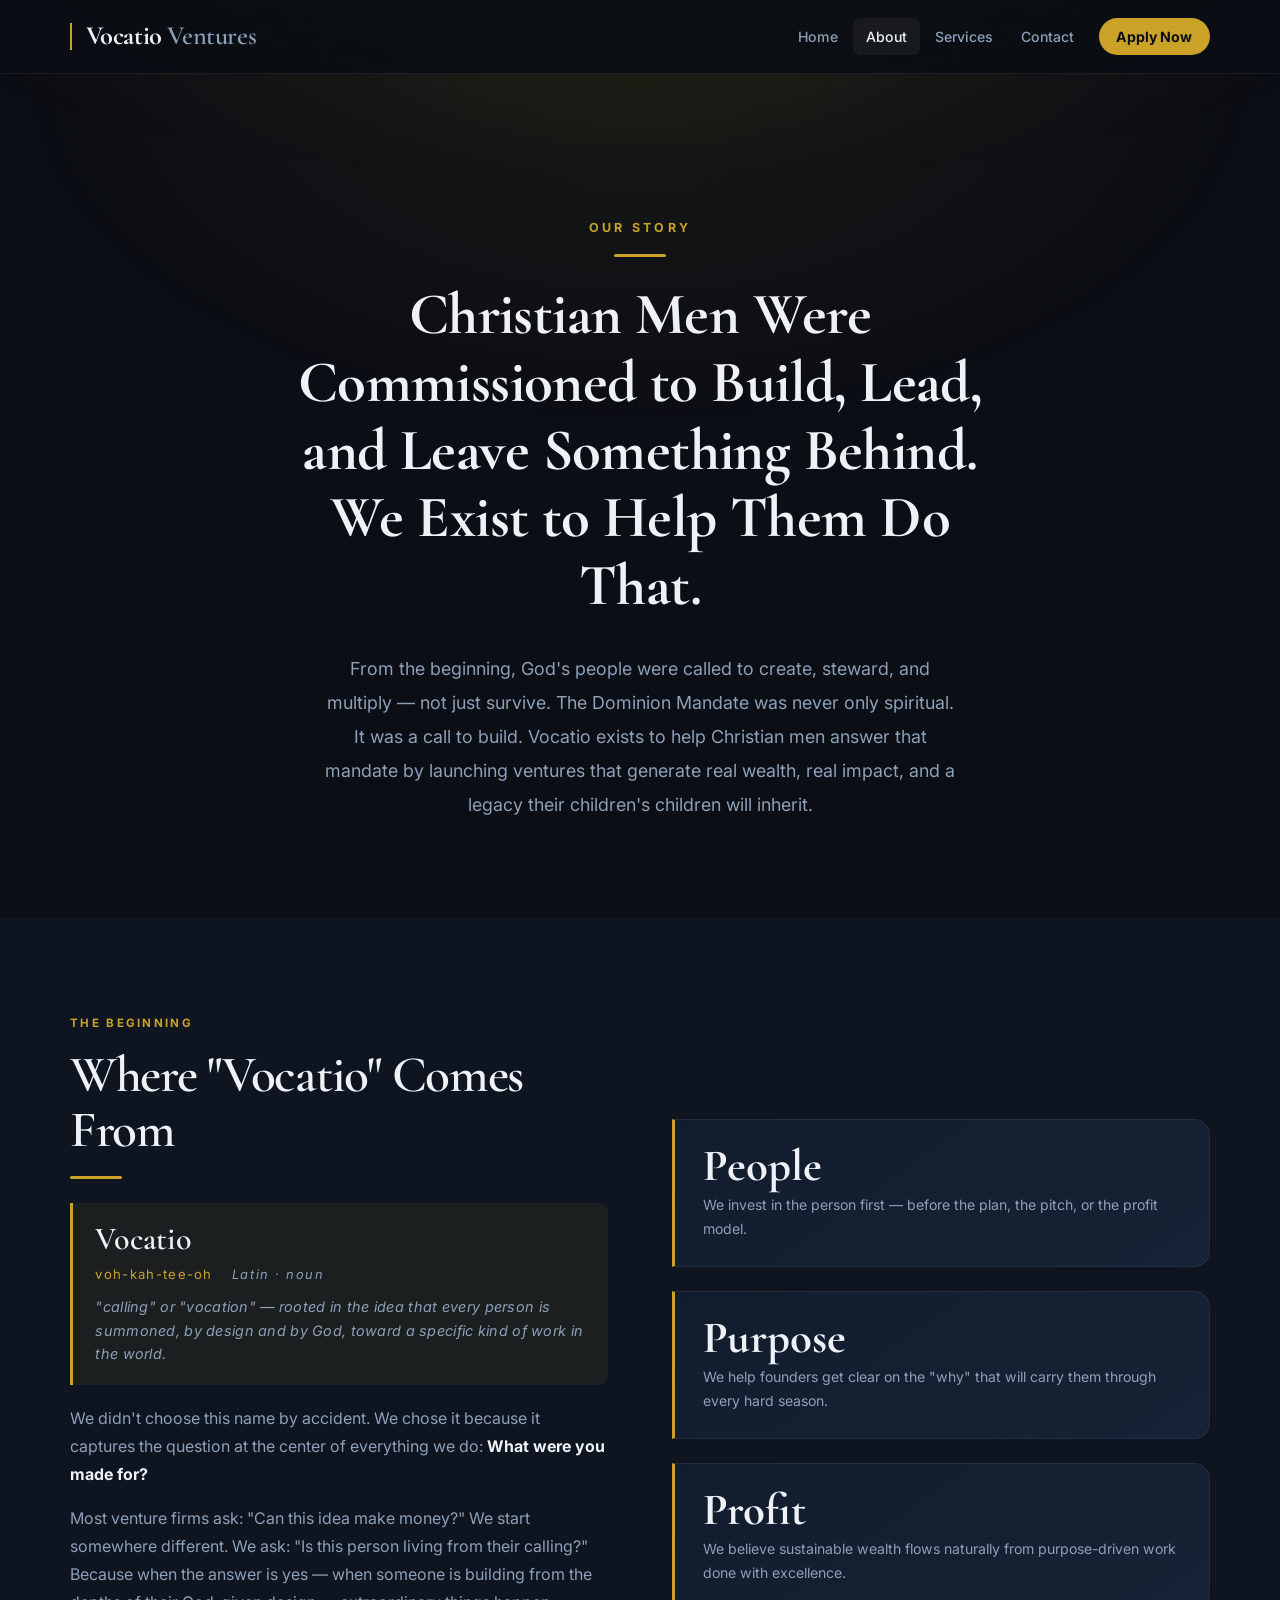
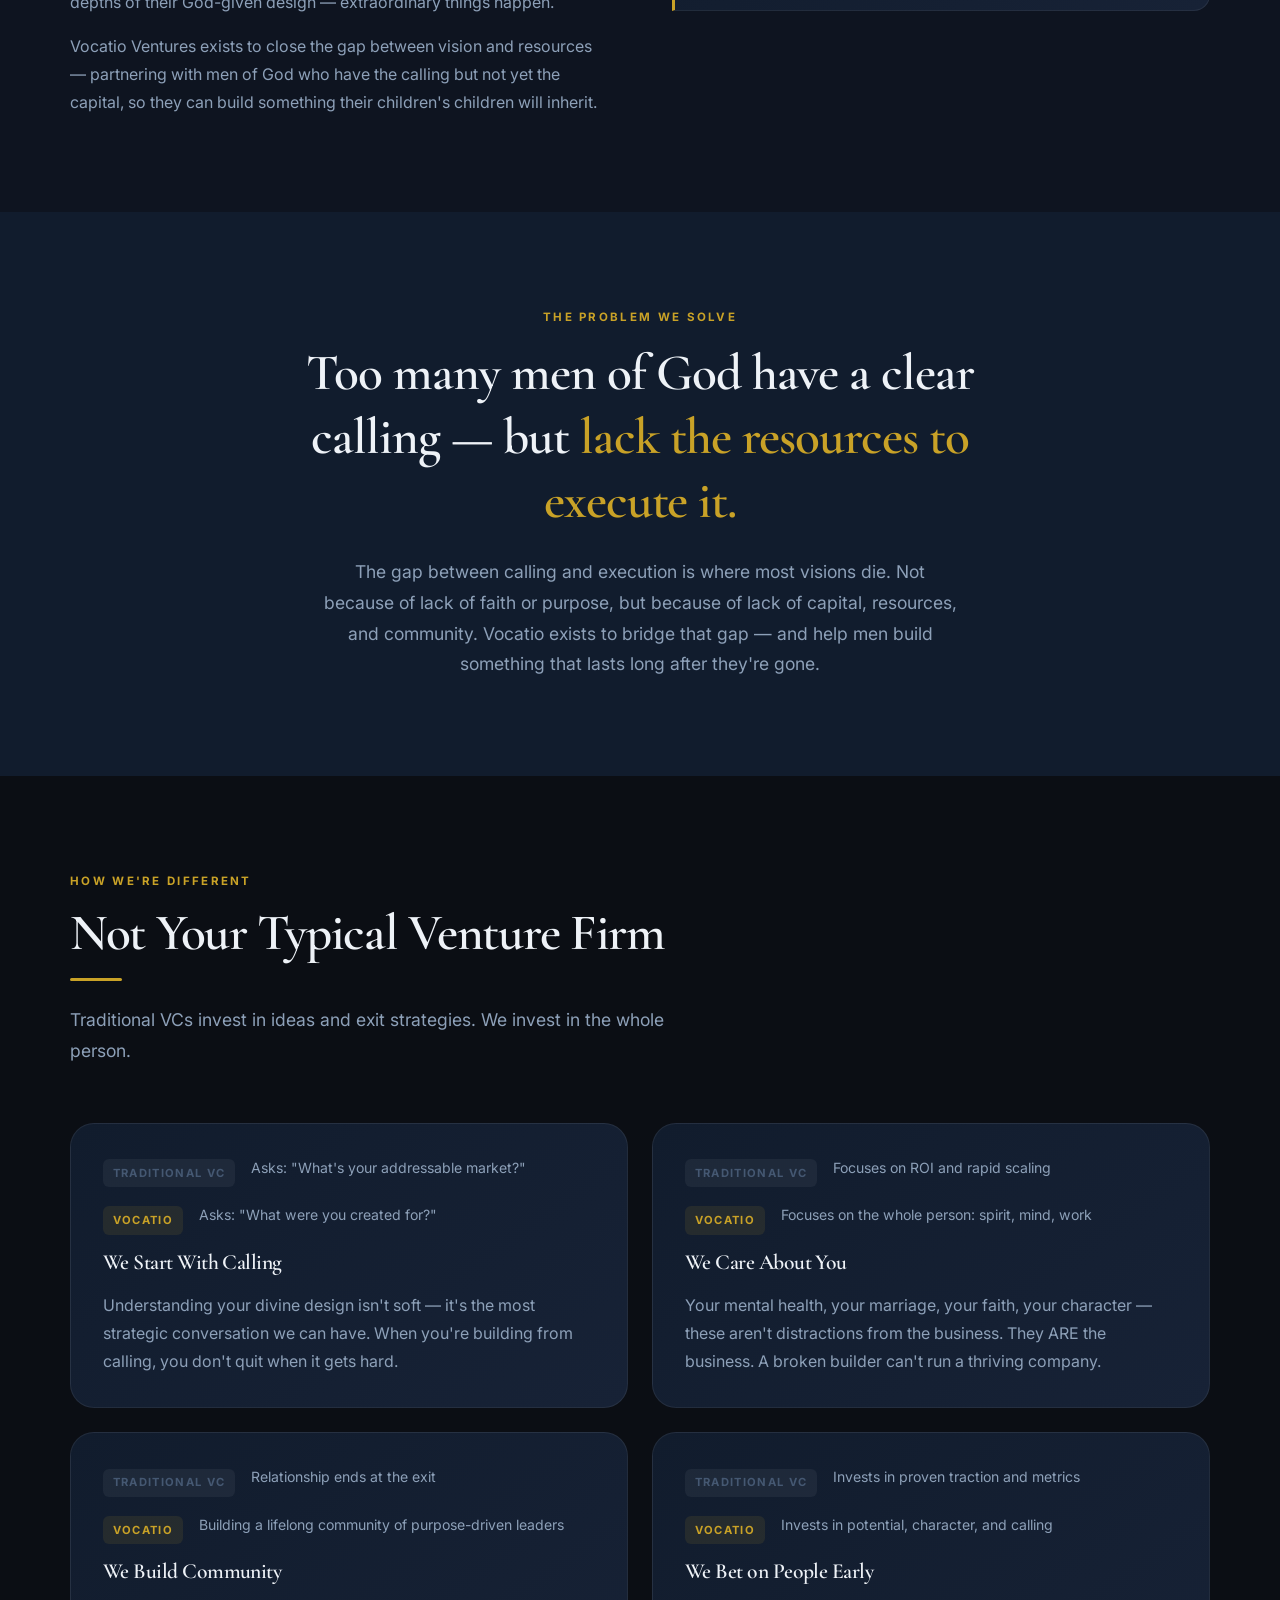
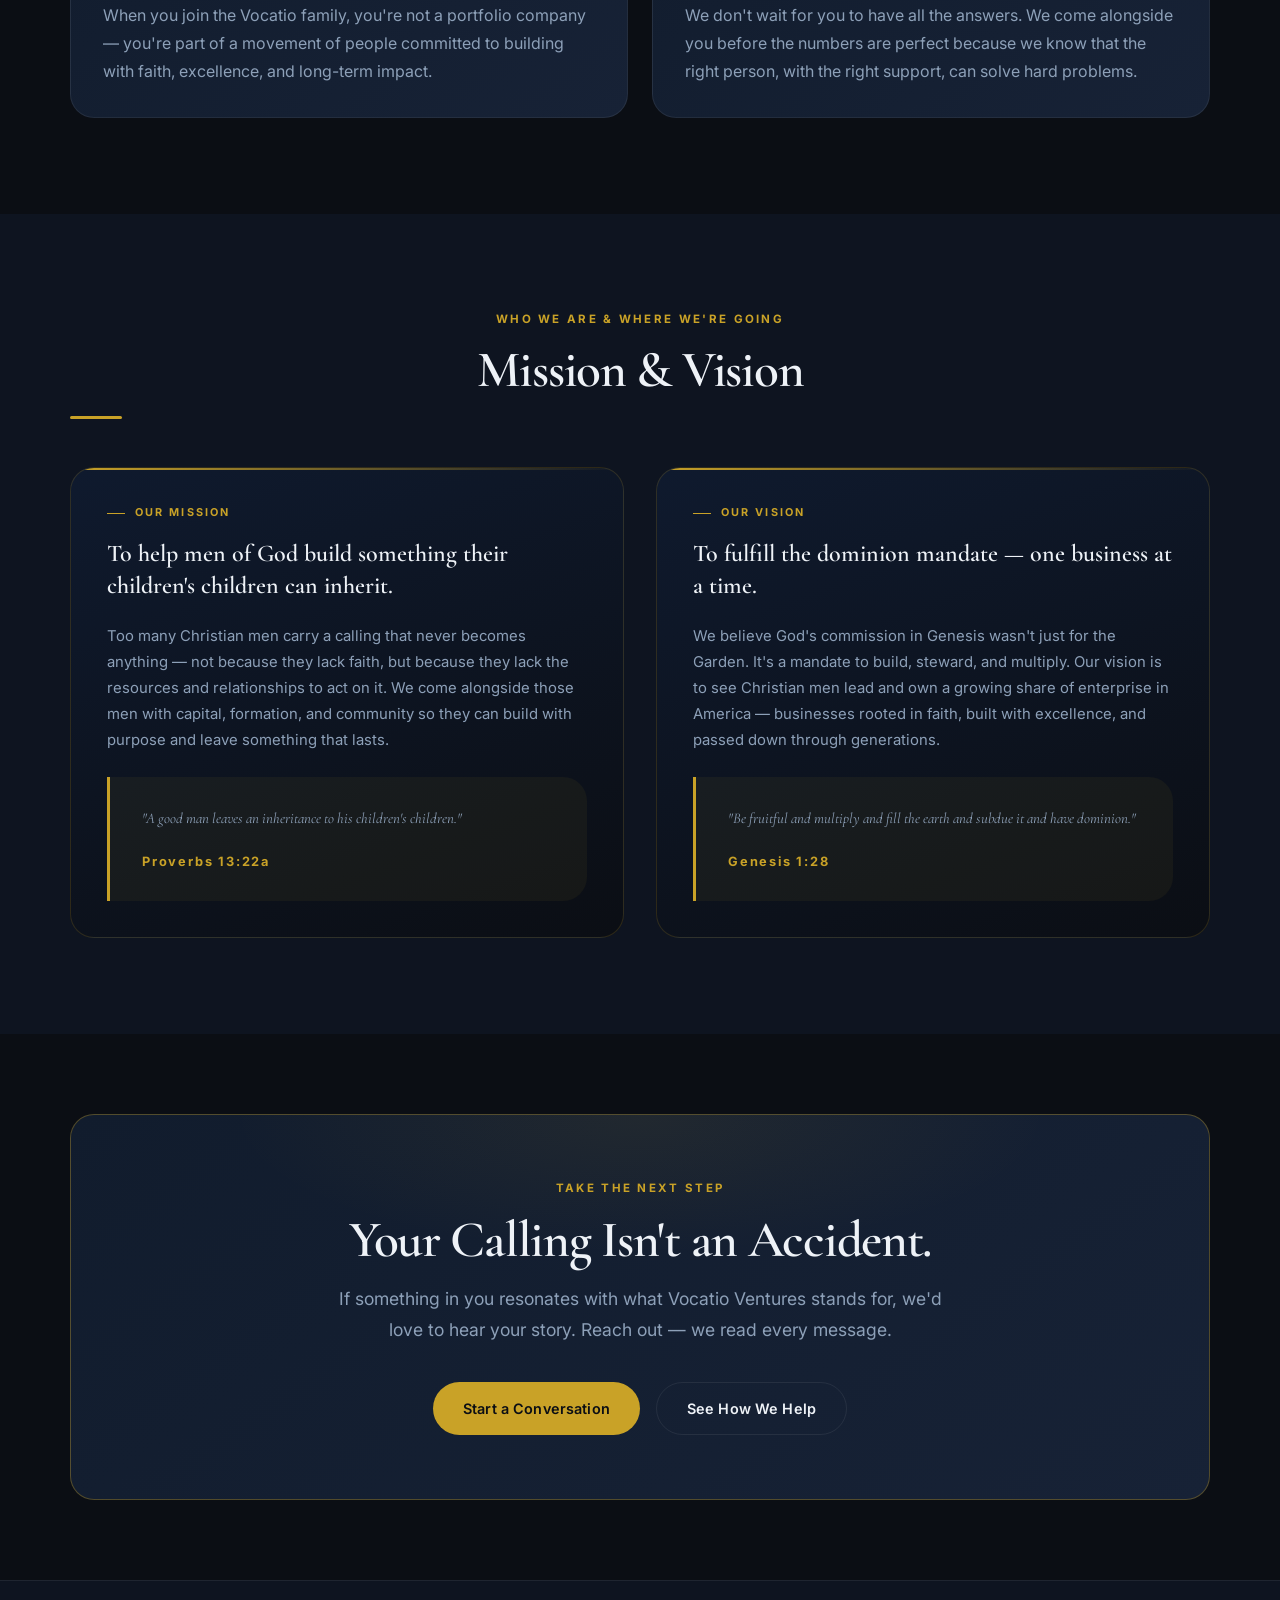
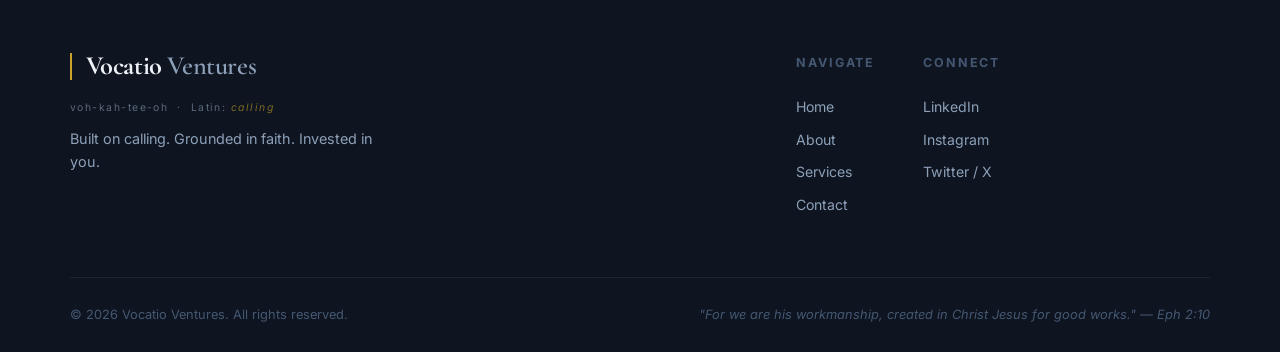
==== commit adaccce7: "Add files via upload" ====
--- a/about.html
+++ b/about.html
@@ -3,8 +3,8 @@
 <head>
   <meta charset="UTF-8" />
   <meta name="viewport" content="width=device-width, initial-scale=1.0" />
-  <title>About — Vocatio Ventures</title>
-  <meta name="description" content="Learn the story behind Vocatio Ventures — why we exist, the problem we solve, and the faith-driven vision at the heart of everything we do." />
+  <title>About &mdash; Vocatio Ventures</title>
+  <meta name="description" content="Learn the story behind Vocatio Ventures &mdash; why we exist, the problem we solve, and the faith-driven vision at the heart of everything we do." />
   <link rel="preconnect" href="https://fonts.googleapis.com" />
   <link rel="preconnect" href="https://fonts.gstatic.com" crossorigin />
   <link href="https://fonts.googleapis.com/css2?family=Cormorant+Garamond:ital,wght@0,400;0,600;0,700;1,400;1,600&family=Inter:wght@400;500;600;700&display=swap" rel="stylesheet" />
@@ -16,7 +16,7 @@
   <header class="site-header">
     <div class="container nav-wrapper">
       <a href="index.html" class="logo">
-          <span class="logo-text">Vocatio <span class="logo-sub">Ventures</span></span>
+        <span class="logo-text">Vocatio <span class="logo-sub">Ventures</span></span>
       </a>
       <button class="nav-toggle" aria-label="Toggle navigation" aria-expanded="false">
         <span></span><span></span><span></span>
@@ -40,7 +40,7 @@
         <div class="gold-line fade-up delay-1" style="margin: 1rem auto 1.5rem;"></div>
         <h1 class="fade-up delay-2">Christian Men Were Commissioned to Build, Lead, and Leave Something Behind. We Exist to Help Them Do That.</h1>
         <p class="lead fade-up delay-3">
-          From the beginning, God's people were called to create, steward, and multiply — not just survive. The Dominion Mandate was never only spiritual. It was a call to build. Vocatio exists to help Christian men answer that mandate by launching ventures that generate real wealth, real impact, and a legacy their children's children will inherit.
+          From the beginning, God's people were called to create, steward, and multiply &mdash; not just survive. The Dominion Mandate was never only spiritual. It was a call to build. Vocatio exists to help Christian men answer that mandate by launching ventures that generate real wealth, real impact, and a legacy their children's children will inherit.
         </p>
       </div>
     </section>
@@ -54,24 +54,26 @@
           <div class="gold-line"></div>
           <div class="etymology-block">
             <span class="etymology-word">Vocatio</span>
-            <span class="etymology-phonetic">voh-kah-tee-oh</span>
-            <span class="etymology-origin">noun &nbsp;·&nbsp; from Latin</span>
-            <p class="etymology-def">"calling" — the work a person is summoned toward by design.</p>
+            <div class="etymology-meta">
+              <span class="etymology-phonetic">voh-kah-tee-oh</span>
+              <span class="etymology-origin">Latin &middot; noun</span>
+            </div>
+            <p class="etymology-def">"calling" or "vocation" &mdash; rooted in the idea that every person is summoned, by design and by God, toward a specific kind of work in the world.</p>
           </div>
           <p>
             We didn't choose this name by accident. We chose it because it captures the question at the center of everything we do: <strong style="color:var(--text);">What were you made for?</strong>
           </p>
           <p>
-            Most venture firms ask: "Can this idea make money?" We start somewhere different. We ask: "Is this person living from their calling?" Because when the answer is yes — when someone is building from the depths of their God-given design — extraordinary things happen.
+            Most venture firms ask: "Can this idea make money?" We start somewhere different. We ask: "Is this person living from their calling?" Because when the answer is yes &mdash; when someone is building from the depths of their God-given design &mdash; extraordinary things happen.
           </p>
           <p>
-            Vocatio Ventures exists to close the gap between vision and resources — partnering with men of God who have the calling but not yet the capital, so they can build something their children's children will inherit.
+            Vocatio Ventures exists to close the gap between vision and resources &mdash; partnering with men of God who have the calling but not yet the capital, so they can build something their children's children will inherit.
           </p>
         </div>
         <div class="about-stat-stack fade-up delay-2">
           <div class="stat-block">
             <span class="stat-num">People</span>
-            <p>We invest in the person first — before the plan, the pitch, or the profit model.</p>
+            <p>We invest in the person first &mdash; before the plan, the pitch, or the profit model.</p>
           </div>
           <div class="stat-block">
             <span class="stat-num">Purpose</span>
@@ -90,10 +92,10 @@
       <div class="container-narrow">
         <span class="eyebrow fade-up" style="text-align:center;display:block;">The Problem We Solve</span>
         <p class="problem-statement fade-up delay-1">
-          Too many men of God have a clear calling — but <span>lack the resources to execute it.</span>
+          Too many men of God have a clear calling &mdash; but <span>lack the resources to execute it.</span>
         </p>
         <p class="lead fade-up delay-2" style="margin:0 auto; text-align:center;">
-          The gap between calling and execution is where most visions die. Not because of lack of faith or purpose, but because of lack of capital, resources, and community. Vocatio exists to bridge that gap — and help men build something that lasts long after they're gone.
+          The gap between calling and execution is where most visions die. Not because of lack of faith or purpose, but because of lack of capital, resources, and community. Vocatio exists to bridge that gap &mdash; and help men build something that lasts long after they're gone.
         </p>
       </div>
     </section>
@@ -119,7 +121,7 @@
               <p style="margin:0;font-size:0.88rem;">Asks: "What were you created for?"</p>
             </div>
             <h3>We Start With Calling</h3>
-            <p>Understanding your divine design isn't soft — it's the most strategic conversation we can have. When you're building from calling, you don't quit when it gets hard.</p>
+            <p>Understanding your divine design isn't soft &mdash; it's the most strategic conversation we can have. When you're building from calling, you don't quit when it gets hard.</p>
           </div>
 
           <div class="diff-card fade-up delay-2">
@@ -132,7 +134,7 @@
               <p style="margin:0;font-size:0.88rem;">Focuses on the whole person: spirit, mind, work</p>
             </div>
             <h3>We Care About You</h3>
-            <p>Your mental health, your marriage, your faith, your character — these aren't distractions from the business. They ARE the business. A broken builder can't run a thriving company.</p>
+            <p>Your mental health, your marriage, your faith, your character &mdash; these aren't distractions from the business. They ARE the business. A broken builder can't run a thriving company.</p>
           </div>
 
           <div class="diff-card fade-up delay-3">
@@ -145,7 +147,7 @@
               <p style="margin:0;font-size:0.88rem;">Building a lifelong community of purpose-driven leaders</p>
             </div>
             <h3>We Build Community</h3>
-            <p>When you join the Vocatio family, you're not a portfolio company — you're part of a movement of people committed to building with faith, excellence, and long-term impact.</p>
+            <p>When you join the Vocatio family, you're not a portfolio company &mdash; you're part of a movement of people committed to building with faith, excellence, and long-term impact.</p>
           </div>
 
           <div class="diff-card fade-up delay-4">
@@ -179,16 +181,17 @@
           <div class="mv-card fade-up delay-1">
             <span class="mv-label">Our Mission</span>
             <p class="mv-statement">To help men of God build something their children's children can inherit.</p>
-            <p>Too many Christian men carry a calling that never becomes anything — not because they lack faith, but because they lack the resources and relationships to act on it. We come alongside those men with capital, formation, and community so they can build with purpose and leave something that lasts.</p>
+            <p>Too many Christian men carry a calling that never becomes anything &mdash; not because they lack faith, but because they lack the resources and relationships to act on it. We come alongside those men with capital, formation, and community so they can build with purpose and leave something that lasts.</p>
             <div class="founder-verse" style="margin-top:1.5rem;">
               <p>"A good man leaves an inheritance to his children's children."</p>
               <cite>Proverbs 13:22a</cite>
             </div>
           </div>
+
           <div class="mv-card fade-up delay-2">
             <span class="mv-label">Our Vision</span>
-            <p class="mv-statement">To fulfill the dominion mandate — one business at a time.</p>
-            <p>We believe God's commission in Genesis wasn't just for the Garden. It's a mandate to build, steward, and multiply. Our vision is to see Christian men lead and own a growing share of enterprise in America — businesses rooted in faith, built with excellence, and passed down through generations.</p>
+            <p class="mv-statement">To fulfill the dominion mandate &mdash; one business at a time.</p>
+            <p>We believe God's commission in Genesis wasn't just for the Garden. It's a mandate to build, steward, and multiply. Our vision is to see Christian men lead and own a growing share of enterprise in America &mdash; businesses rooted in faith, built with excellence, and passed down through generations.</p>
             <div class="founder-verse" style="margin-top:1.5rem;">
               <p>"Be fruitful and multiply and fill the earth and subdue it and have dominion."</p>
               <cite>Genesis 1:28</cite>
@@ -206,7 +209,7 @@
           <span class="eyebrow">Take the Next Step</span>
           <h2>Your Calling Isn't an Accident.</h2>
           <p class="lead">
-            If something in you resonates with what Vocatio Ventures stands for, we'd love to hear your story. Reach out — we read every message.
+            If something in you resonates with what Vocatio Ventures stands for, we'd love to hear your story. Reach out &mdash; we read every message.
           </p>
           <div class="cta-actions">
             <a href="contact.html" class="btn btn-primary">Start a Conversation</a>
@@ -225,7 +228,7 @@
         <a href="index.html" class="logo">
           <span class="logo-text">Vocatio <span class="logo-sub">Ventures</span></span>
         </a>
-        <p class="footer-pronunciation">voh-kah-tee-oh &nbsp;·&nbsp; Latin: <em>calling</em></p>
+        <p class="footer-pronunciation">voh-kah-tee-oh &nbsp;&middot;&nbsp; Latin: <em>calling</em></p>
         <p class="footer-tagline">Built on calling. Grounded in faith. Invested in you.</p>
       </div>
       <div class="footer-links">
@@ -245,8 +248,8 @@
       </div>
     </div>
     <div class="container footer-bottom">
-      <p>© 2026 Vocatio Ventures. All rights reserved.</p>
-      <p class="footer-verse">"For we are his workmanship, created in Christ Jesus for good works." — Eph 2:10</p>
+      <p>&copy; 2026 Vocatio Ventures. All rights reserved.</p>
+      <p class="footer-verse">"For we are his workmanship, created in Christ Jesus for good works." &mdash; Eph 2:10</p>
     </div>
   </footer>
 
--- a/styles.css
+++ b/styles.css
@@ -339,42 +339,50 @@
 
 /* About page etymology block */
 .etymology-block {
-  border-left: 2px solid var(--accent);
-  padding: 0.9rem 1.2rem;
-  margin: 1.5rem 0;
-  background: rgba(201,162,39,0.04);
-  border-radius: 0 4px 4px 0;
+  border-left: 3px solid var(--accent);
+  padding: 1.2rem 1.4rem;
+  margin: 1.5rem 0 1.15rem;
+  background: rgba(201, 162, 39, 0.08);
+  border-radius: 0 10px 10px 0;
 }
 .etymology-word {
   display: block;
   font-family: 'Cormorant Garamond', serif;
-  font-size: 1.6rem;
+  font-size: 2rem;
   font-weight: 600;
   color: var(--text);
-  line-height: 1.1;
+  line-height: 1.05;
+  margin-bottom: 0.55rem;
+}
+.etymology-meta {
+  display: flex;
+  flex-wrap: wrap;
+  align-items: baseline;
+  gap: 0.75rem 1.2rem;
+  margin-bottom: 0.55rem;
 }
 .etymology-phonetic {
   display: inline-block;
   font-family: 'Inter', sans-serif;
-  font-size: 0.75rem;
-  color: var(--accent);
-  letter-spacing: 0.08em;
-  margin: 0.15rem 0.6rem 0 0;
+  font-size: 0.82rem;
+  color: var(--accent);
+  letter-spacing: 0.1em;
+  margin: 0;
 }
 .etymology-origin {
   display: inline-block;
   font-family: 'Inter', sans-serif;
-  font-size: 0.68rem;
+  font-size: 0.8rem;
   color: var(--muted);
   letter-spacing: 0.12em;
   font-style: italic;
 }
 .etymology-def {
-  margin: 0.3rem 0 0;
+  margin: 0;
   font-family: 'Inter', sans-serif;
-  font-size: 0.68rem;
-  color: var(--muted);
-  letter-spacing: 0.12em;
+  font-size: 0.9rem;
+  color: var(--muted);
+  letter-spacing: 0.02em;
   font-style: italic;
   line-height: 1.65;
 }
@@ -1030,10 +1038,6 @@
   color: var(--muted);
 }
 
-@media (max-width: 700px) {
-  .mv-grid { grid-template-columns: 1fr; }
-}
-
 .founder-image-placeholder {
   aspect-ratio: 4/5;
   background: linear-gradient(145deg, var(--panel) 0%, var(--panel-light) 100%);
@@ -1050,28 +1054,32 @@
 
 .founder-verse {
   margin-top: 2rem;
-  padding: 1.5rem 1.75rem;
-  background: var(--accent-dim);
+  padding: 1.75rem 2rem;
+  background: rgba(201, 162, 39, 0.06);
   border-left: 3px solid var(--accent);
-  border-radius: 0 var(--radius) var(--radius) 0;
+  border-radius: 0 var(--radius-lg) var(--radius-lg) 0;
 }
 
 .founder-verse p {
   font-family: 'Cormorant Garamond', serif;
-  font-size: 1.2rem;
+  font-size: 1.05rem;
   font-style: italic;
   color: var(--text);
   line-height: 1.5;
-  margin-bottom: 0.5rem;
+  margin-bottom: 1rem;
 }
 
 .founder-verse cite {
   font-size: 0.8rem;
-  font-weight: 600;
-  letter-spacing: 0.1em;
+  font-weight: 700;
+  letter-spacing: 0.14em;
   text-transform: none;
   color: var(--accent);
   font-style: normal;
+}
+
+@media (max-width: 700px) {
+  .mv-grid { grid-template-columns: 1fr; }
 }
 
 /* ============================================================
